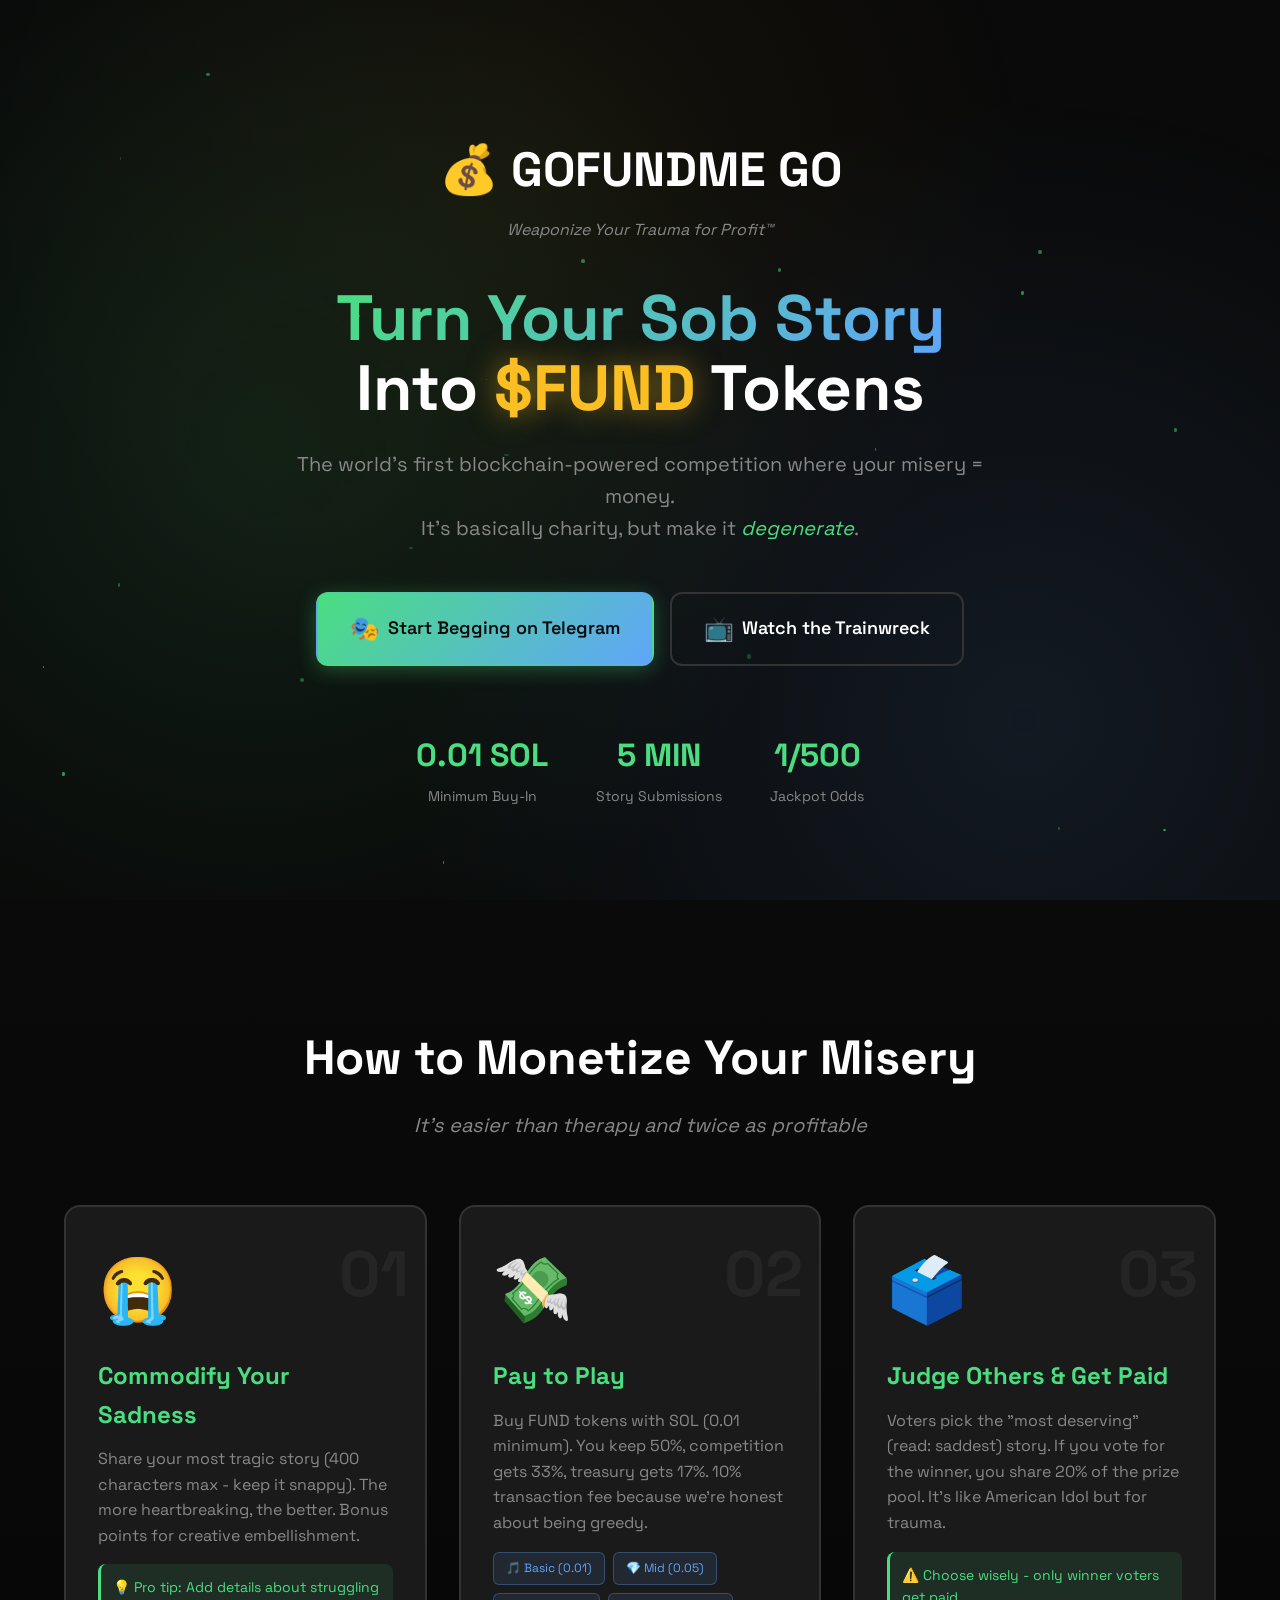
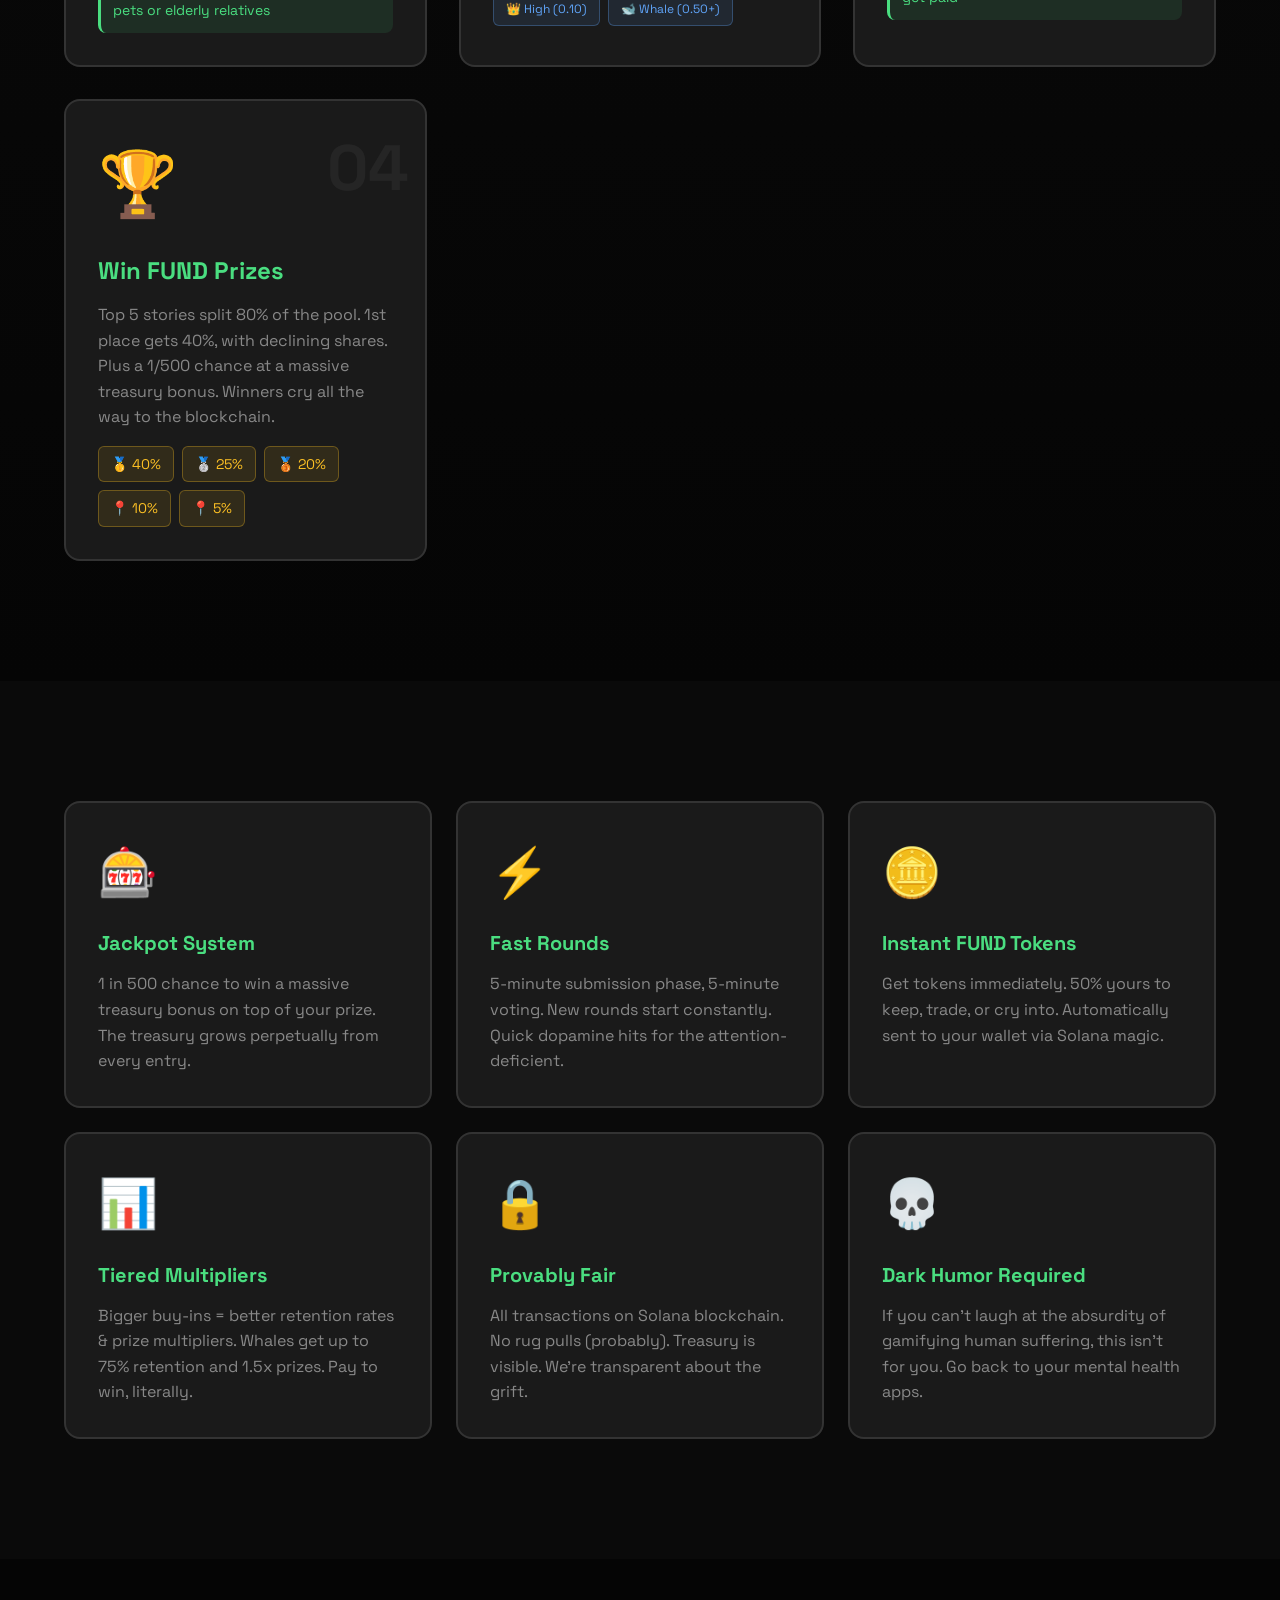
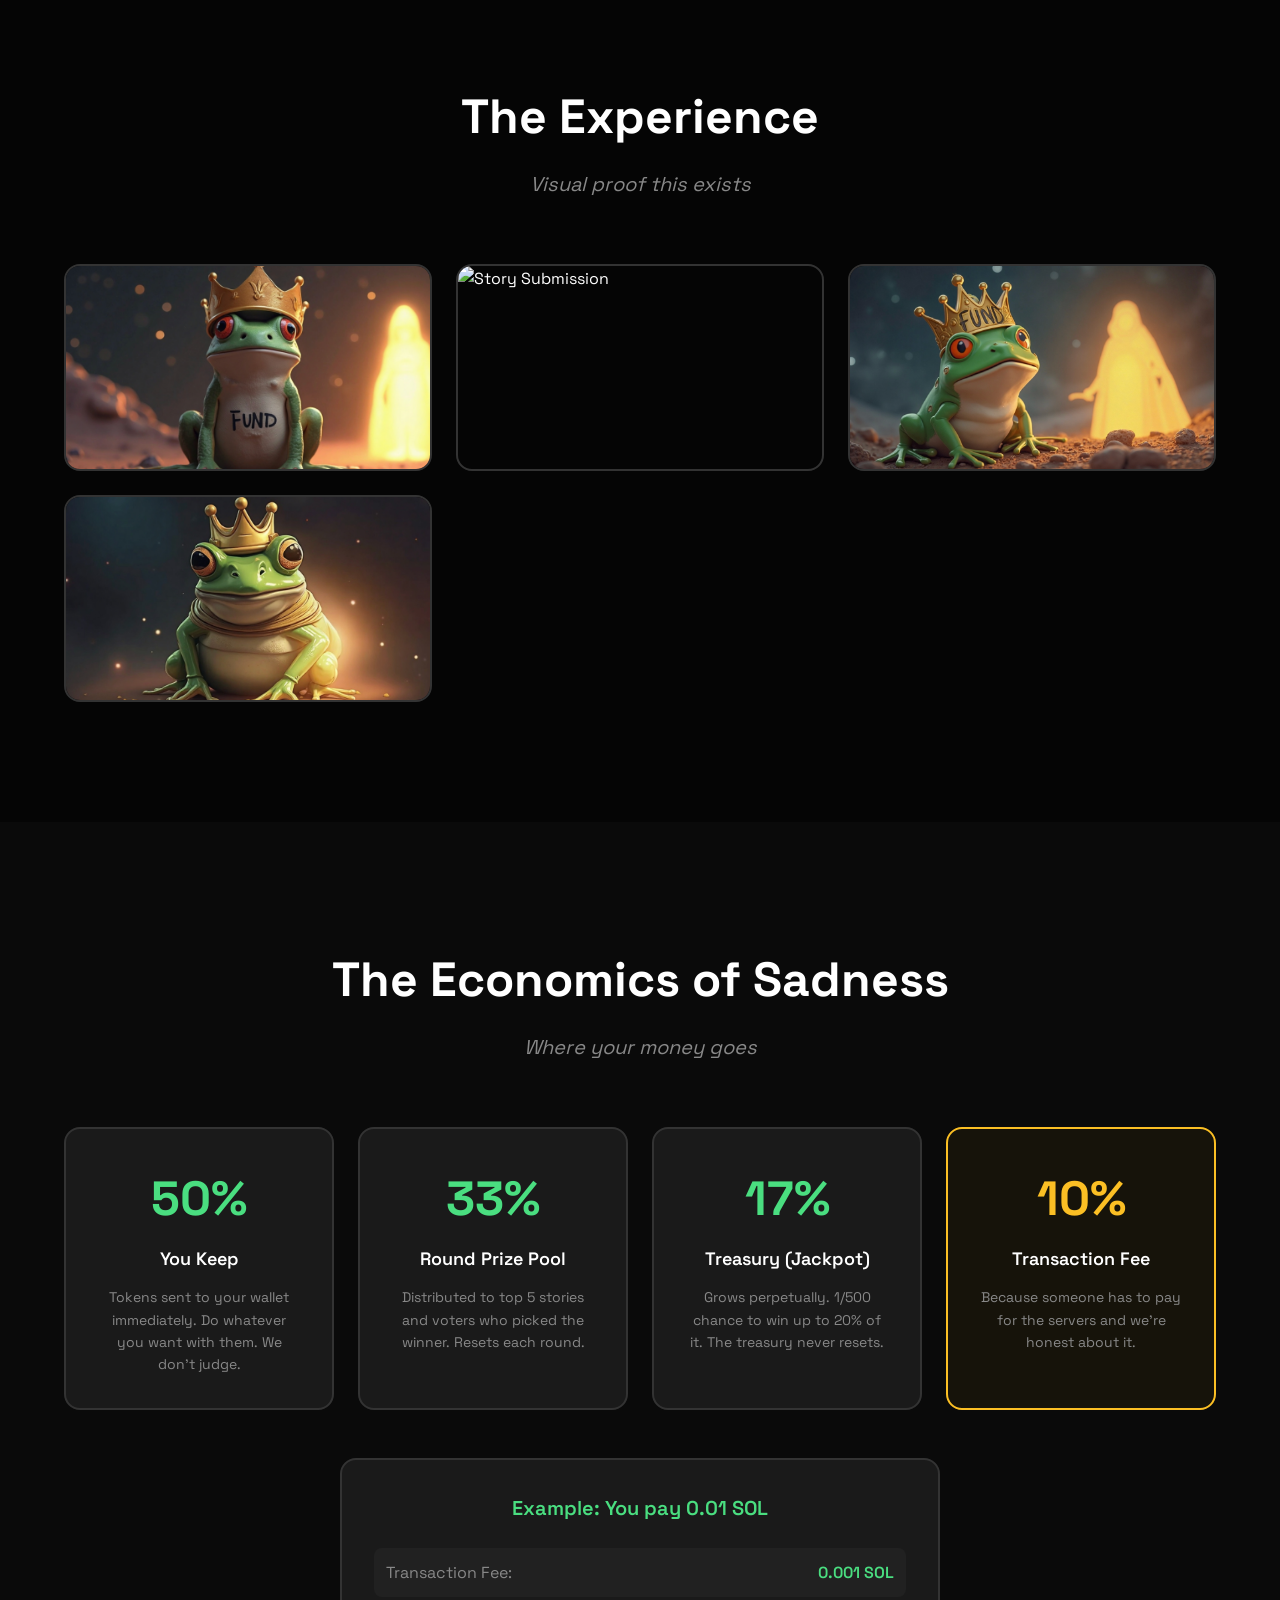
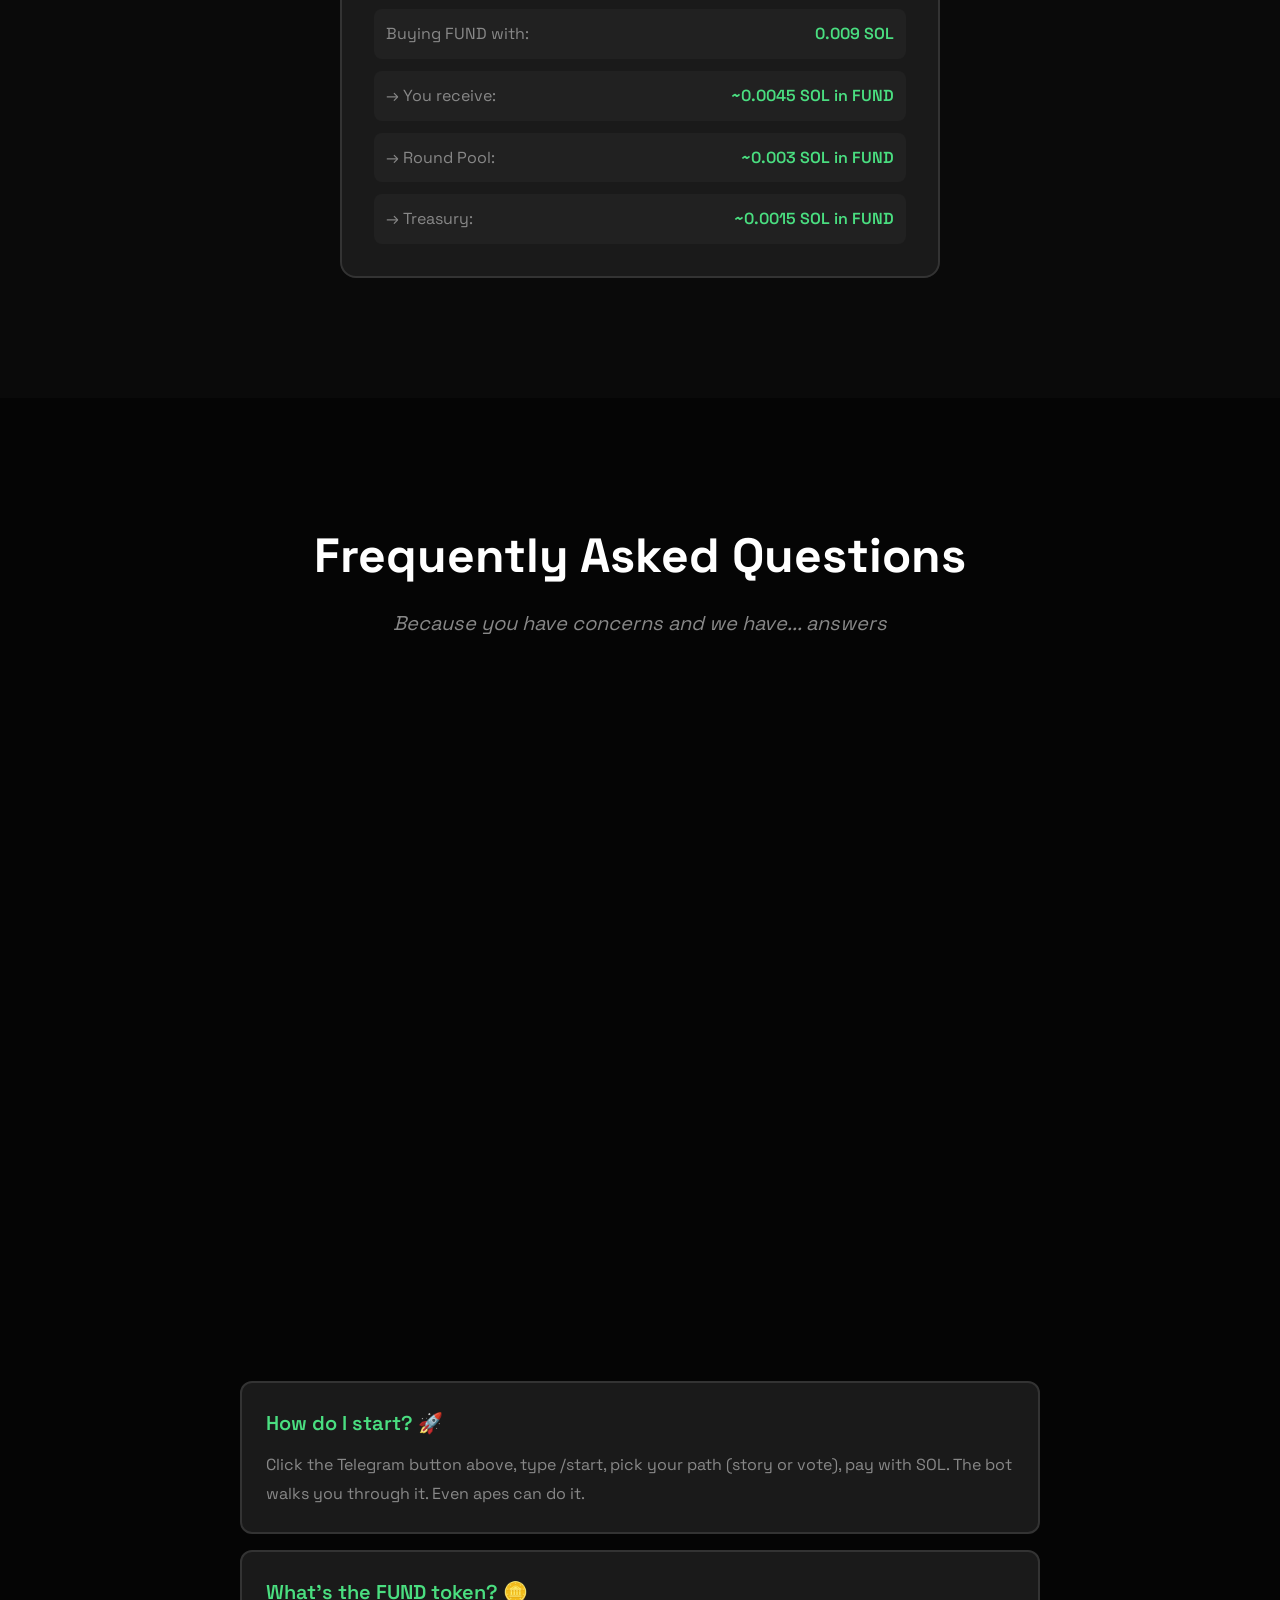
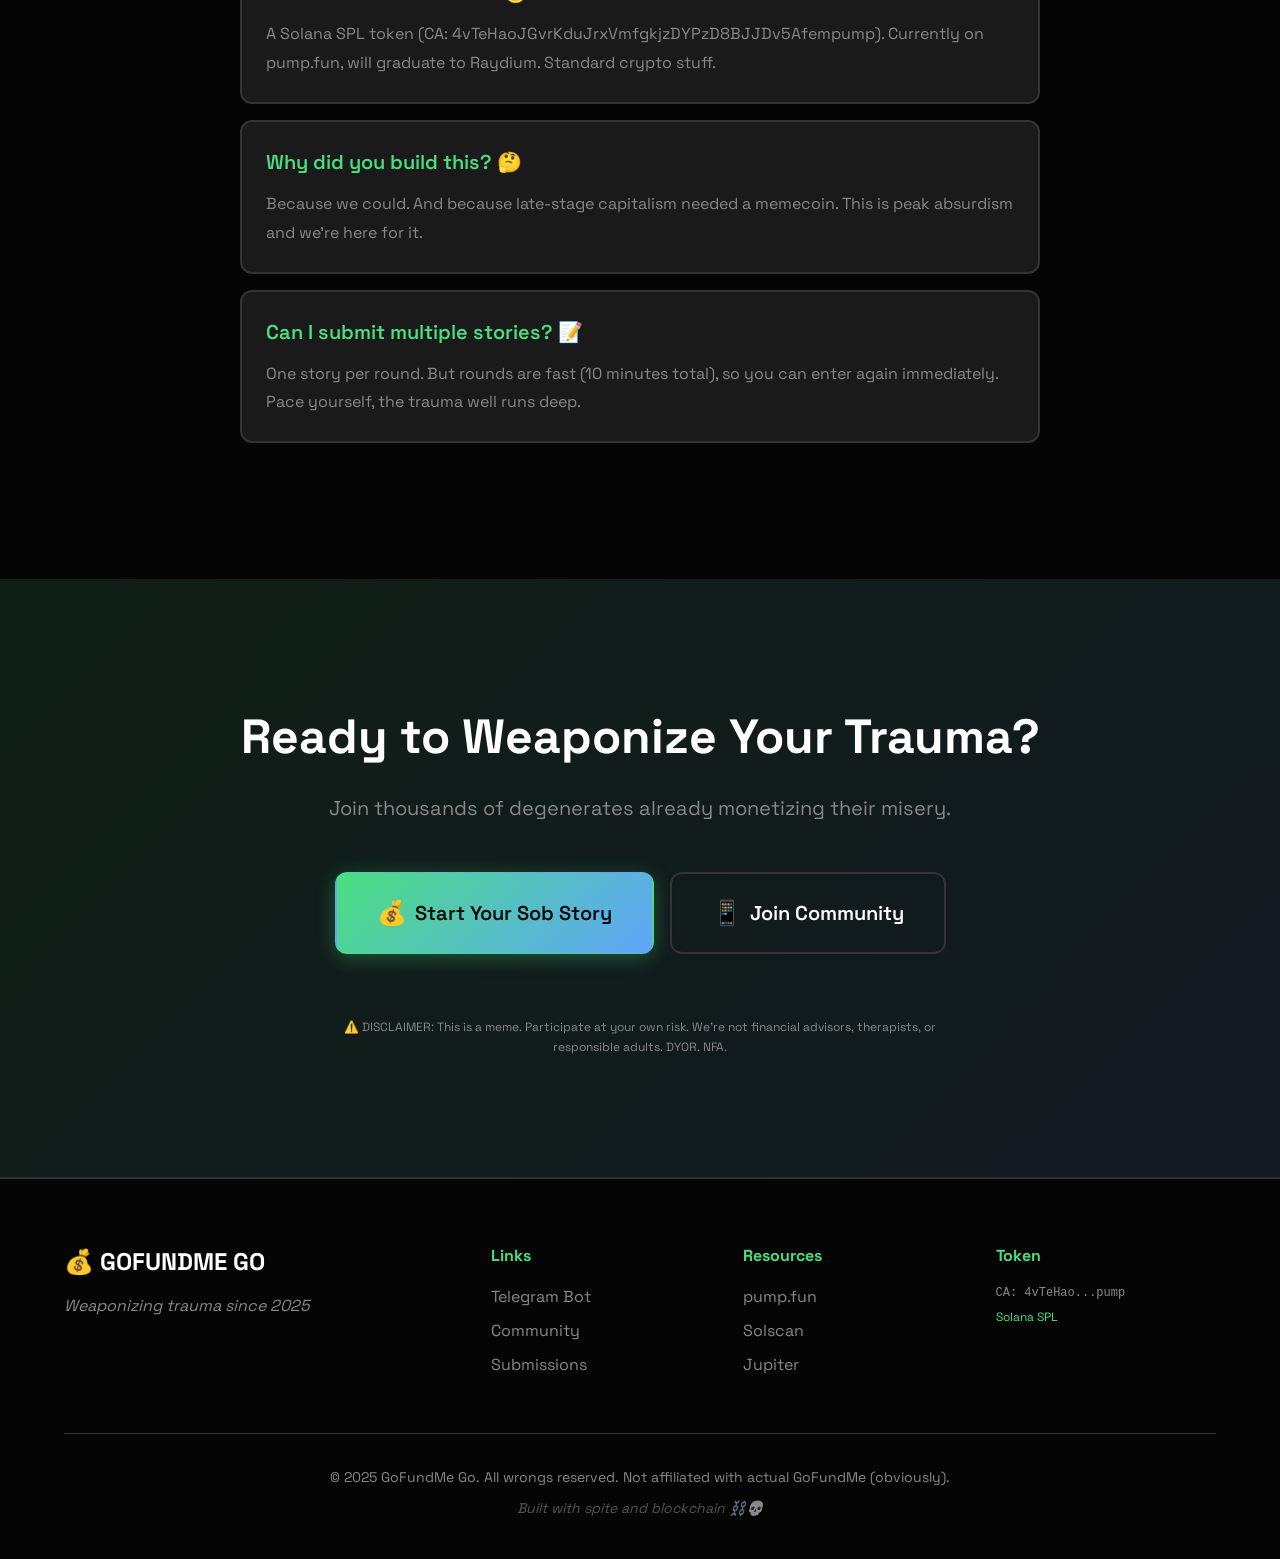
==== index.html @ 1a1653af "Remove bot code and move website to root for GitHub Pages deployment" ====
<!DOCTYPE html>
<html lang="en">
<head>
    <meta charset="UTF-8">
    <meta name="viewport" content="width=device-width, initial-scale=1.0">
    <title>GOFUNDME GO 💰 | Weaponize Your Trauma for Profit</title>
    <meta name="description" content="The world's first crypto-powered sob story competition. Share your trauma, judge others, earn FUND tokens. It's late-stage capitalism with memes.">
    <link rel="stylesheet" href="styles.css">
    <link rel="preconnect" href="https://fonts.googleapis.com">
    <link rel="preconnect" href="https://fonts.gstatic.com" crossorigin>
    <link href="https://fonts.googleapis.com/css2?family=Space+Grotesk:wght@400;600;700&display=swap" rel="stylesheet">
</head>
<body>
    <!-- Background Animation -->
    <div class="bg-animation"></div>
    
    <!-- Hero Section -->
    <header class="hero">
        <div class="container">
            <div class="logo-section">
                <div class="logo">💰 GOFUNDME GO</div>
                <div class="tagline">Weaponize Your Trauma for Profit™</div>
            </div>
            
            <h1 class="hero-title">
                <span class="gradient-text">Turn Your Sob Story</span><br>
                Into <span class="token-highlight">$FUND</span> Tokens
            </h1>
            
            <p class="hero-subtitle">
                The world's first blockchain-powered competition where your misery = money.<br>
                It's basically charity, but make it <span class="italic">degenerate</span>.
            </p>
            
            <div class="cta-buttons">
                <a href="https://t.me/gofundme_overlord_bot" class="btn btn-primary" target="_blank">
                    <span class="btn-icon">🎭</span>
                    Start Begging on Telegram
                </a>
                <a href="https://t.me/gofundmetoken" class="btn btn-secondary" target="_blank">
                    <span class="btn-icon">📺</span>
                    Watch the Trainwreck
                </a>
            </div>
            
            <div class="stats-bar">
                <div class="stat">
                    <div class="stat-value">0.01 SOL</div>
                    <div class="stat-label">Minimum Buy-In</div>
                </div>
                <div class="stat">
                    <div class="stat-value">5 MIN</div>
                    <div class="stat-label">Story Submissions</div>
                </div>
                <div class="stat">
                    <div class="stat-value">1/500</div>
                    <div class="stat-label">Jackpot Odds</div>
                </div>
            </div>
        </div>
    </header>

    <!-- How It Works -->
    <section class="how-it-works">
        <div class="container">
            <h2 class="section-title">
                How to Monetize Your Misery
                <span class="subtitle">It's easier than therapy and twice as profitable</span>
            </h2>
            
            <div class="steps">
                <div class="step">
                    <div class="step-number">01</div>
                    <div class="step-icon">😭</div>
                    <h3>Commodify Your Sadness</h3>
                    <p>Share your most tragic story (400 characters max - keep it snappy). The more heartbreaking, the better. Bonus points for creative embellishment.</p>
                    <div class="step-note">💡 Pro tip: Add details about struggling pets or elderly relatives</div>
                </div>
                
                <div class="step">
                    <div class="step-number">02</div>
                    <div class="step-icon">💸</div>
                    <h3>Pay to Play</h3>
                    <p>Buy FUND tokens with SOL (0.01 minimum). You keep 50%, competition gets 33%, treasury gets 17%. 10% transaction fee because we're honest about being greedy.</p>
                    <div class="step-tiers">
                        <span class="tier">🎵 Basic (0.01)</span>
                        <span class="tier">💎 Mid (0.05)</span>
                        <span class="tier">👑 High (0.10)</span>
                        <span class="tier">🐋 Whale (0.50+)</span>
                    </div>
                </div>
                
                <div class="step">
                    <div class="step-number">03</div>
                    <div class="step-icon">🗳️</div>
                    <h3>Judge Others & Get Paid</h3>
                    <p>Voters pick the "most deserving" (read: saddest) story. If you vote for the winner, you share 20% of the prize pool. It's like American Idol but for trauma.</p>
                    <div class="step-note">⚠️ Choose wisely - only winner voters get paid</div>
                </div>
                
                <div class="step">
                    <div class="step-number">04</div>
                    <div class="step-icon">🏆</div>
                    <h3>Win FUND Prizes</h3>
                    <p>Top 5 stories split 80% of the pool. 1st place gets 40%, with declining shares. Plus a 1/500 chance at a massive treasury bonus. Winners cry all the way to the blockchain.</p>
                    <div class="prize-split">
                        <span>🥇 40%</span>
                        <span>🥈 25%</span>
                        <span>🥉 20%</span>
                        <span>📍 10%</span>
                        <span>📍 5%</span>
                    </div>
                </div>
            </div>
        </div>
    </section>

    <!-- Features Grid -->
    <section class="features">
        <div class="container">
            <div class="features-grid">
                <div class="feature-card">
                    <div class="feature-icon">🎰</div>
                    <h3>Jackpot System</h3>
                    <p>1 in 500 chance to win a massive treasury bonus on top of your prize. The treasury grows perpetually from every entry.</p>
                </div>
                
                <div class="feature-card">
                    <div class="feature-icon">⚡</div>
                    <h3>Fast Rounds</h3>
                    <p>5-minute submission phase, 5-minute voting. New rounds start constantly. Quick dopamine hits for the attention-deficient.</p>
                </div>
                
                <div class="feature-card">
                    <div class="feature-icon">🪙</div>
                    <h3>Instant FUND Tokens</h3>
                    <p>Get tokens immediately. 50% yours to keep, trade, or cry into. Automatically sent to your wallet via Solana magic.</p>
                </div>
                
                <div class="feature-card">
                    <div class="feature-icon">📊</div>
                    <h3>Tiered Multipliers</h3>
                    <p>Bigger buy-ins = better retention rates & prize multipliers. Whales get up to 75% retention and 1.5x prizes. Pay to win, literally.</p>
                </div>
                
                <div class="feature-card">
                    <div class="feature-icon">🔒</div>
                    <h3>Provably Fair</h3>
                    <p>All transactions on Solana blockchain. No rug pulls (probably). Treasury is visible. We're transparent about the grift.</p>
                </div>
                
                <div class="feature-card">
                    <div class="feature-icon">💀</div>
                    <h3>Dark Humor Required</h3>
                    <p>If you can't laugh at the absurdity of gamifying human suffering, this isn't for you. Go back to your mental health apps.</p>
                </div>
            </div>
        </div>
    </section>

    <!-- Gallery -->
    <section class="gallery">
        <div class="container">
            <h2 class="section-title">
                The Experience
                <span class="subtitle">Visual proof this exists</span>
            </h2>
            
            <div class="gallery-grid">
                <div class="gallery-item">
                    <img src="images/1.png" alt="GoFundMe Go Interface" loading="lazy">
                    <div class="gallery-overlay">
                        <p>Pick your poison: Exploit trauma or judge others</p>
                    </div>
                </div>
                <div class="gallery-item">
                    <img src="images/2.png" alt="Story Submission" loading="lazy">
                    <div class="gallery-overlay">
                        <p>Share your sob story (keep it under 400 chars)</p>
                    </div>
                </div>
                <div class="gallery-item">
                    <img src="images/3.png" alt="Payment Tiers" loading="lazy">
                    <div class="gallery-overlay">
                        <p>Choose your tier, get your tokens instantly</p>
                    </div>
                </div>
                <div class="gallery-item">
                    <img src="images/4.png" alt="Results" loading="lazy">
                    <div class="gallery-overlay">
                        <p>Winners announced, tokens distributed, cycle repeats</p>
                    </div>
                </div>
            </div>
        </div>
    </section>

    <!-- Tokenomics -->
    <section class="tokenomics">
        <div class="container">
            <h2 class="section-title">
                The Economics of Sadness
                <span class="subtitle">Where your money goes</span>
            </h2>
            
            <div class="tokenomics-grid">
                <div class="tokenomics-card">
                    <div class="percentage">50%</div>
                    <div class="label">You Keep</div>
                    <p>Tokens sent to your wallet immediately. Do whatever you want with them. We don't judge.</p>
                </div>
                
                <div class="tokenomics-card">
                    <div class="percentage">33%</div>
                    <div class="label">Round Prize Pool</div>
                    <p>Distributed to top 5 stories and voters who picked the winner. Resets each round.</p>
                </div>
                
                <div class="tokenomics-card">
                    <div class="percentage">17%</div>
                    <div class="label">Treasury (Jackpot)</div>
                    <p>Grows perpetually. 1/500 chance to win up to 20% of it. The treasury never resets.</p>
                </div>
                
                <div class="tokenomics-card highlight">
                    <div class="percentage">10%</div>
                    <div class="label">Transaction Fee</div>
                    <p>Because someone has to pay for the servers and we're honest about it.</p>
                </div>
            </div>
            
            <div class="tokenomics-formula">
                <div class="formula-title">Example: You pay 0.01 SOL</div>
                <div class="formula-breakdown">
                    <div class="formula-item">
                        <span class="formula-label">Transaction Fee:</span>
                        <span class="formula-value">0.001 SOL</span>
                    </div>
                    <div class="formula-item">
                        <span class="formula-label">Buying FUND with:</span>
                        <span class="formula-value">0.009 SOL</span>
                    </div>
                    <div class="formula-item">
                        <span class="formula-label">→ You receive:</span>
                        <span class="formula-value">~0.0045 SOL in FUND</span>
                    </div>
                    <div class="formula-item">
                        <span class="formula-label">→ Round Pool:</span>
                        <span class="formula-value">~0.003 SOL in FUND</span>
                    </div>
                    <div class="formula-item">
                        <span class="formula-label">→ Treasury:</span>
                        <span class="formula-value">~0.0015 SOL in FUND</span>
                    </div>
                </div>
            </div>
        </div>
    </section>

    <!-- FAQ -->
    <section class="faq">
        <div class="container">
            <h2 class="section-title">
                Frequently Asked Questions
                <span class="subtitle">Because you have concerns and we have... answers</span>
            </h2>
            
            <div class="faq-list">
                <div class="faq-item">
                    <div class="faq-question">Is this real? 💀</div>
                    <div class="faq-answer">Yes. Welcome to 2025. We've gamified human suffering and put it on the blockchain. Check the Telegram, it's all there.</div>
                </div>
                
                <div class="faq-item">
                    <div class="faq-question">Is this legal? ⚖️</div>
                    <div class="faq-answer">It's not gambling - it's a skill-based competition where you compete with stories and voting. Completely legal. Our lawyer definitely reviewed this.</div>
                </div>
                
                <div class="faq-item">
                    <div class="faq-question">Can I lie in my story? 🤥</div>
                    <div class="faq-answer">We don't verify stories. Creative embellishment is part of the game. Just don't commit actual fraud or we'll have to pretend to care.</div>
                </div>
                
                <div class="faq-item">
                    <div class="faq-question">What if I win? 🏆</div>
                    <div class="faq-answer">FUND tokens are automatically sent to your Solana wallet. No KYC, no waiting. Trade them, hold them, buy more entries. The cycle continues.</div>
                </div>
                
                <div class="faq-item">
                    <div class="faq-question">How do I start? 🚀</div>
                    <div class="faq-answer">Click the Telegram button above, type /start, pick your path (story or vote), pay with SOL. The bot walks you through it. Even apes can do it.</div>
                </div>
                
                <div class="faq-item">
                    <div class="faq-question">What's the FUND token? 🪙</div>
                    <div class="faq-answer">A Solana SPL token (CA: 4vTeHaoJGvrKduJrxVmfgkjzDYPzD8BJJDv5Afempump). Currently on pump.fun, will graduate to Raydium. Standard crypto stuff.</div>
                </div>
                
                <div class="faq-item">
                    <div class="faq-question">Why did you build this? 🤔</div>
                    <div class="faq-answer">Because we could. And because late-stage capitalism needed a memecoin. This is peak absurdism and we're here for it.</div>
                </div>
                
                <div class="faq-item">
                    <div class="faq-question">Can I submit multiple stories? 📝</div>
                    <div class="faq-answer">One story per round. But rounds are fast (10 minutes total), so you can enter again immediately. Pace yourself, the trauma well runs deep.</div>
                </div>
            </div>
        </div>
    </section>

    <!-- CTA Section -->
    <section class="cta-section">
        <div class="container">
            <h2 class="cta-title">Ready to Weaponize Your Trauma?</h2>
            <p class="cta-text">Join thousands of degenerates already monetizing their misery.</p>
            <div class="cta-buttons">
                <a href="https://t.me/gofundme_overlord_bot" class="btn btn-primary btn-large" target="_blank">
                    <span class="btn-icon">💰</span>
                    Start Your Sob Story
                </a>
                <a href="https://t.me/gofundmetoken" class="btn btn-secondary btn-large" target="_blank">
                    <span class="btn-icon">📱</span>
                    Join Community
                </a>
            </div>
            <p class="disclaimer">
                ⚠️ DISCLAIMER: This is a meme. Participate at your own risk. We're not financial advisors, therapists, or responsible adults. DYOR. NFA.
            </p>
        </div>
    </section>

    <!-- Footer -->
    <footer class="footer">
        <div class="container">
            <div class="footer-content">
                <div class="footer-brand">
                    <div class="footer-logo">💰 GOFUNDME GO</div>
                    <p>Weaponizing trauma since 2025</p>
                </div>
                
                <div class="footer-links">
                    <div class="footer-column">
                        <h4>Links</h4>
                        <a href="https://t.me/gofundme_overlord_bot" target="_blank">Telegram Bot</a>
                        <a href="https://t.me/gofundmetoken" target="_blank">Community</a>
                        <a href="https://t.me/gofundme_submissions" target="_blank">Submissions</a>
                    </div>
                    
                    <div class="footer-column">
                        <h4>Resources</h4>
                        <a href="https://pump.fun" target="_blank">pump.fun</a>
                        <a href="https://solscan.io" target="_blank">Solscan</a>
                        <a href="https://jup.ag" target="_blank">Jupiter</a>
                    </div>
                    
                    <div class="footer-column">
                        <h4>Token</h4>
                        <p class="token-ca">CA: 4vTeHao...pump</p>
                        <p class="token-network">Solana SPL</p>
                    </div>
                </div>
            </div>
            
            <div class="footer-bottom">
                <p>&copy; 2025 GoFundMe Go. All wrongs reserved. Not affiliated with actual GoFundMe (obviously).</p>
                <p class="footer-meme">Built with spite and blockchain ⛓️💀</p>
            </div>
        </div>
    </footer>

    <script src="script.js"></script>
</body>
</html>
---- styles.css ----
/* ========================================
   GOFUNDME GO - Crypto Meme Styling
   ======================================== */

:root {
    --primary: #4ade80;
    --secondary: #60a5fa;
    --accent: #fbbf24;
    --dark: #0a0a0a;
    --darker: #050505;
    --card-bg: #1a1a1a;
    --border: #333;
    --text: #ffffff;
    --text-muted: #888;
    --gradient: linear-gradient(135deg, #4ade80 0%, #60a5fa 100%);
}

* {
    margin: 0;
    padding: 0;
    box-sizing: border-box;
}

body {
    font-family: 'Space Grotesk', -apple-system, BlinkMacSystemFont, 'Segoe UI', sans-serif;
    background: var(--dark);
    color: var(--text);
    line-height: 1.6;
    overflow-x: hidden;
}

/* Background Animation */
.bg-animation {
    position: fixed;
    top: 0;
    left: 0;
    width: 100%;
    height: 100%;
    z-index: -1;
    background: 
        radial-gradient(circle at 20% 50%, rgba(74, 222, 128, 0.1) 0%, transparent 50%),
        radial-gradient(circle at 80% 80%, rgba(96, 165, 250, 0.1) 0%, transparent 50%),
        radial-gradient(circle at 40% 20%, rgba(251, 191, 36, 0.05) 0%, transparent 50%);
    animation: float 20s ease-in-out infinite;
}

@keyframes float {
    0%, 100% { transform: translateY(0) scale(1); }
    50% { transform: translateY(-20px) scale(1.05); }
}

/* Container */
.container {
    max-width: 1200px;
    margin: 0 auto;
    padding: 0 24px;
}

/* Hero Section */
.hero {
    min-height: 100vh;
    display: flex;
    align-items: center;
    justify-content: center;
    text-align: center;
    padding: 120px 0 80px;
    position: relative;
}

.logo-section {
    margin-bottom: 40px;
}

.logo {
    font-size: 48px;
    font-weight: 700;
    margin-bottom: 8px;
    animation: glow 2s ease-in-out infinite alternate;
}

@keyframes glow {
    from { text-shadow: 0 0 20px rgba(74, 222, 128, 0.5); }
    to { text-shadow: 0 0 40px rgba(74, 222, 128, 0.8), 0 0 60px rgba(96, 165, 250, 0.5); }
}

.tagline {
    font-size: 16px;
    color: var(--text-muted);
    font-style: italic;
}

.hero-title {
    font-size: 64px;
    font-weight: 700;
    line-height: 1.1;
    margin-bottom: 24px;
}

.gradient-text {
    background: var(--gradient);
    -webkit-background-clip: text;
    -webkit-text-fill-color: transparent;
    background-clip: text;
}

.token-highlight {
    color: var(--accent);
    text-shadow: 0 0 30px rgba(251, 191, 36, 0.5);
}

.hero-subtitle {
    font-size: 20px;
    color: var(--text-muted);
    margin-bottom: 48px;
    max-width: 700px;
    margin-left: auto;
    margin-right: auto;
}

.italic {
    font-style: italic;
    color: var(--primary);
}

/* Buttons */
.cta-buttons {
    display: flex;
    gap: 16px;
    justify-content: center;
    flex-wrap: wrap;
    margin-bottom: 64px;
}

.btn {
    display: inline-flex;
    align-items: center;
    gap: 8px;
    padding: 16px 32px;
    border-radius: 12px;
    font-size: 18px;
    font-weight: 600;
    text-decoration: none;
    transition: all 0.3s ease;
    cursor: pointer;
    border: 2px solid transparent;
}

.btn-primary {
    background: var(--gradient);
    color: var(--dark);
    box-shadow: 0 4px 20px rgba(74, 222, 128, 0.3);
}

.btn-primary:hover {
    transform: translateY(-2px);
    box-shadow: 0 8px 30px rgba(74, 222, 128, 0.5);
}

.btn-secondary {
    background: transparent;
    color: var(--text);
    border-color: var(--border);
}

.btn-secondary:hover {
    border-color: var(--primary);
    background: rgba(74, 222, 128, 0.1);
}

.btn-large {
    padding: 20px 40px;
    font-size: 20px;
}

.btn-icon {
    font-size: 24px;
}

/* Stats Bar */
.stats-bar {
    display: flex;
    justify-content: center;
    gap: 48px;
    flex-wrap: wrap;
}

.stat {
    text-align: center;
}

.stat-value {
    font-size: 32px;
    font-weight: 700;
    color: var(--primary);
    margin-bottom: 4px;
}

.stat-label {
    font-size: 14px;
    color: var(--text-muted);
}

/* Section Titles */
.section-title {
    font-size: 48px;
    font-weight: 700;
    text-align: center;
    margin-bottom: 64px;
    display: flex;
    flex-direction: column;
    gap: 12px;
}

.subtitle {
    font-size: 20px;
    font-weight: 400;
    color: var(--text-muted);
    font-style: italic;
}

/* How It Works */
.how-it-works {
    padding: 120px 0;
    background: linear-gradient(180deg, var(--dark) 0%, var(--darker) 100%);
}

.steps {
    display: grid;
    grid-template-columns: repeat(auto-fit, minmax(280px, 1fr));
    gap: 32px;
}

.step {
    background: var(--card-bg);
    border: 2px solid var(--border);
    border-radius: 16px;
    padding: 32px;
    transition: all 0.3s ease;
    position: relative;
    overflow: hidden;
}

.step:hover {
    border-color: var(--primary);
    transform: translateY(-4px);
    box-shadow: 0 8px 30px rgba(74, 222, 128, 0.2);
}

.step-number {
    position: absolute;
    top: 16px;
    right: 16px;
    font-size: 64px;
    font-weight: 700;
    color: rgba(255, 255, 255, 0.05);
}

.step-icon {
    font-size: 64px;
    margin-bottom: 16px;
}

.step h3 {
    font-size: 24px;
    margin-bottom: 12px;
    color: var(--primary);
}

.step p {
    color: var(--text-muted);
    margin-bottom: 16px;
}

.step-note {
    background: rgba(74, 222, 128, 0.1);
    padding: 12px;
    border-radius: 8px;
    font-size: 14px;
    color: var(--primary);
    border-left: 3px solid var(--primary);
}

.step-tiers {
    display: flex;
    flex-wrap: wrap;
    gap: 8px;
    margin-top: 16px;
}

.tier {
    background: rgba(96, 165, 250, 0.1);
    padding: 6px 12px;
    border-radius: 6px;
    font-size: 12px;
    color: var(--secondary);
    border: 1px solid rgba(96, 165, 250, 0.3);
}

.prize-split {
    display: flex;
    gap: 8px;
    flex-wrap: wrap;
    margin-top: 16px;
}

.prize-split span {
    background: rgba(251, 191, 36, 0.1);
    padding: 6px 12px;
    border-radius: 6px;
    font-size: 14px;
    color: var(--accent);
    border: 1px solid rgba(251, 191, 36, 0.3);
}

/* Features */
.features {
    padding: 120px 0;
}

.features-grid {
    display: grid;
    grid-template-columns: repeat(auto-fit, minmax(320px, 1fr));
    gap: 24px;
}

.feature-card {
    background: var(--card-bg);
    border: 2px solid var(--border);
    border-radius: 16px;
    padding: 32px;
    transition: all 0.3s ease;
}

.feature-card:hover {
    border-color: var(--primary);
    transform: translateY(-4px);
}

.feature-icon {
    font-size: 48px;
    margin-bottom: 16px;
}

.feature-card h3 {
    font-size: 20px;
    margin-bottom: 12px;
    color: var(--primary);
}

.feature-card p {
    color: var(--text-muted);
}

/* Gallery */
.gallery {
    padding: 120px 0;
    background: var(--darker);
}

.gallery-grid {
    display: grid;
    grid-template-columns: repeat(auto-fit, minmax(300px, 1fr));
    gap: 24px;
}

.gallery-item {
    position: relative;
    border-radius: 16px;
    overflow: hidden;
    border: 2px solid var(--border);
    transition: all 0.3s ease;
    aspect-ratio: 16/9;
}

.gallery-item:hover {
    border-color: var(--primary);
    transform: scale(1.02);
}

.gallery-item img {
    width: 100%;
    height: 100%;
    object-fit: cover;
    display: block;
}

.gallery-overlay {
    position: absolute;
    bottom: 0;
    left: 0;
    right: 0;
    background: linear-gradient(transparent, rgba(0, 0, 0, 0.9));
    padding: 24px;
    transform: translateY(100%);
    transition: transform 0.3s ease;
}

.gallery-item:hover .gallery-overlay {
    transform: translateY(0);
}

.gallery-overlay p {
    color: var(--text);
    font-size: 14px;
}

/* Tokenomics */
.tokenomics {
    padding: 120px 0;
}

.tokenomics-grid {
    display: grid;
    grid-template-columns: repeat(auto-fit, minmax(240px, 1fr));
    gap: 24px;
    margin-bottom: 48px;
}

.tokenomics-card {
    background: var(--card-bg);
    border: 2px solid var(--border);
    border-radius: 16px;
    padding: 32px;
    text-align: center;
    transition: all 0.3s ease;
}

.tokenomics-card:hover {
    border-color: var(--primary);
    transform: translateY(-4px);
}

.tokenomics-card.highlight {
    border-color: var(--accent);
    background: rgba(251, 191, 36, 0.05);
}

.percentage {
    font-size: 48px;
    font-weight: 700;
    color: var(--primary);
    margin-bottom: 8px;
}

.tokenomics-card.highlight .percentage {
    color: var(--accent);
}

.label {
    font-size: 18px;
    font-weight: 600;
    margin-bottom: 12px;
}

.tokenomics-card p {
    color: var(--text-muted);
    font-size: 14px;
}

.tokenomics-formula {
    background: var(--card-bg);
    border: 2px solid var(--border);
    border-radius: 16px;
    padding: 32px;
    max-width: 600px;
    margin: 0 auto;
}

.formula-title {
    font-size: 20px;
    font-weight: 600;
    margin-bottom: 24px;
    text-align: center;
    color: var(--primary);
}

.formula-breakdown {
    display: flex;
    flex-direction: column;
    gap: 12px;
}

.formula-item {
    display: flex;
    justify-content: space-between;
    padding: 12px;
    background: rgba(255, 255, 255, 0.03);
    border-radius: 8px;
}

.formula-label {
    color: var(--text-muted);
}

.formula-value {
    color: var(--primary);
    font-weight: 600;
}

/* FAQ */
.faq {
    padding: 120px 0;
    background: var(--darker);
}

.faq-list {
    max-width: 800px;
    margin: 0 auto;
}

.faq-item {
    background: var(--card-bg);
    border: 2px solid var(--border);
    border-radius: 12px;
    padding: 24px;
    margin-bottom: 16px;
    transition: all 0.3s ease;
}

.faq-item:hover {
    border-color: var(--primary);
}

.faq-question {
    font-size: 20px;
    font-weight: 600;
    margin-bottom: 12px;
    color: var(--primary);
}

.faq-answer {
    color: var(--text-muted);
    line-height: 1.8;
}

/* CTA Section */
.cta-section {
    padding: 120px 0;
    text-align: center;
    background: linear-gradient(135deg, rgba(74, 222, 128, 0.1) 0%, rgba(96, 165, 250, 0.1) 100%);
}

.cta-title {
    font-size: 48px;
    font-weight: 700;
    margin-bottom: 16px;
}

.cta-text {
    font-size: 20px;
    color: var(--text-muted);
    margin-bottom: 48px;
}

.disclaimer {
    margin-top: 32px;
    font-size: 12px;
    color: var(--text-muted);
    max-width: 600px;
    margin-left: auto;
    margin-right: auto;
}

/* Footer */
.footer {
    background: var(--darker);
    border-top: 2px solid var(--border);
    padding: 64px 0 32px;
}

.footer-content {
    display: grid;
    grid-template-columns: 1fr 2fr;
    gap: 64px;
    margin-bottom: 48px;
}

.footer-brand {
    display: flex;
    flex-direction: column;
    gap: 12px;
}

.footer-logo {
    font-size: 24px;
    font-weight: 700;
}

.footer-brand p {
    color: var(--text-muted);
    font-style: italic;
}

.footer-links {
    display: grid;
    grid-template-columns: repeat(3, 1fr);
    gap: 32px;
}

.footer-column h4 {
    font-size: 16px;
    margin-bottom: 16px;
    color: var(--primary);
}

.footer-column a {
    display: block;
    color: var(--text-muted);
    text-decoration: none;
    margin-bottom: 8px;
    transition: color 0.3s ease;
}

.footer-column a:hover {
    color: var(--primary);
}

.token-ca {
    font-family: monospace;
    font-size: 12px;
    color: var(--text-muted);
    margin-bottom: 4px;
}

.token-network {
    font-size: 12px;
    color: var(--primary);
}

.footer-bottom {
    text-align: center;
    padding-top: 32px;
    border-top: 1px solid var(--border);
}

.footer-bottom p {
    color: var(--text-muted);
    font-size: 14px;
    margin-bottom: 8px;
}

.footer-meme {
    font-style: italic;
    opacity: 0.6;
}

/* Mobile Responsive */
@media (max-width: 768px) {
    .hero-title {
        font-size: 40px;
    }
    
    .hero-subtitle {
        font-size: 16px;
    }
    
    .logo {
        font-size: 32px;
    }
    
    .section-title {
        font-size: 32px;
    }
    
    .stats-bar {
        gap: 24px;
    }
    
    .stat-value {
        font-size: 24px;
    }
    
    .steps {
        grid-template-columns: 1fr;
    }
    
    .features-grid {
        grid-template-columns: 1fr;
    }
    
    .gallery-grid {
        grid-template-columns: 1fr;
    }
    
    .tokenomics-grid {
        grid-template-columns: 1fr;
    }
    
    .footer-content {
        grid-template-columns: 1fr;
        gap: 32px;
    }
    
    .footer-links {
        grid-template-columns: 1fr;
    }
    
    .cta-buttons {
        flex-direction: column;
    }
    
    .btn {
        width: 100%;
        justify-content: center;
    }
}

@media (max-width: 480px) {
    .hero {
        padding: 80px 0 60px;
    }
    
    .hero-title {
        font-size: 32px;
    }
    
    .section-title {
        font-size: 28px;
    }
    
    .step {
        padding: 24px;
    }
    
    .feature-card {
        padding: 24px;
    }
    
    .tokenomics-formula {
        padding: 24px;
    }
}

/* Smooth Scrolling */
html {
    scroll-behavior: smooth;
}

/* Selection Color */
::selection {
    background: var(--primary);
    color: var(--dark);
}
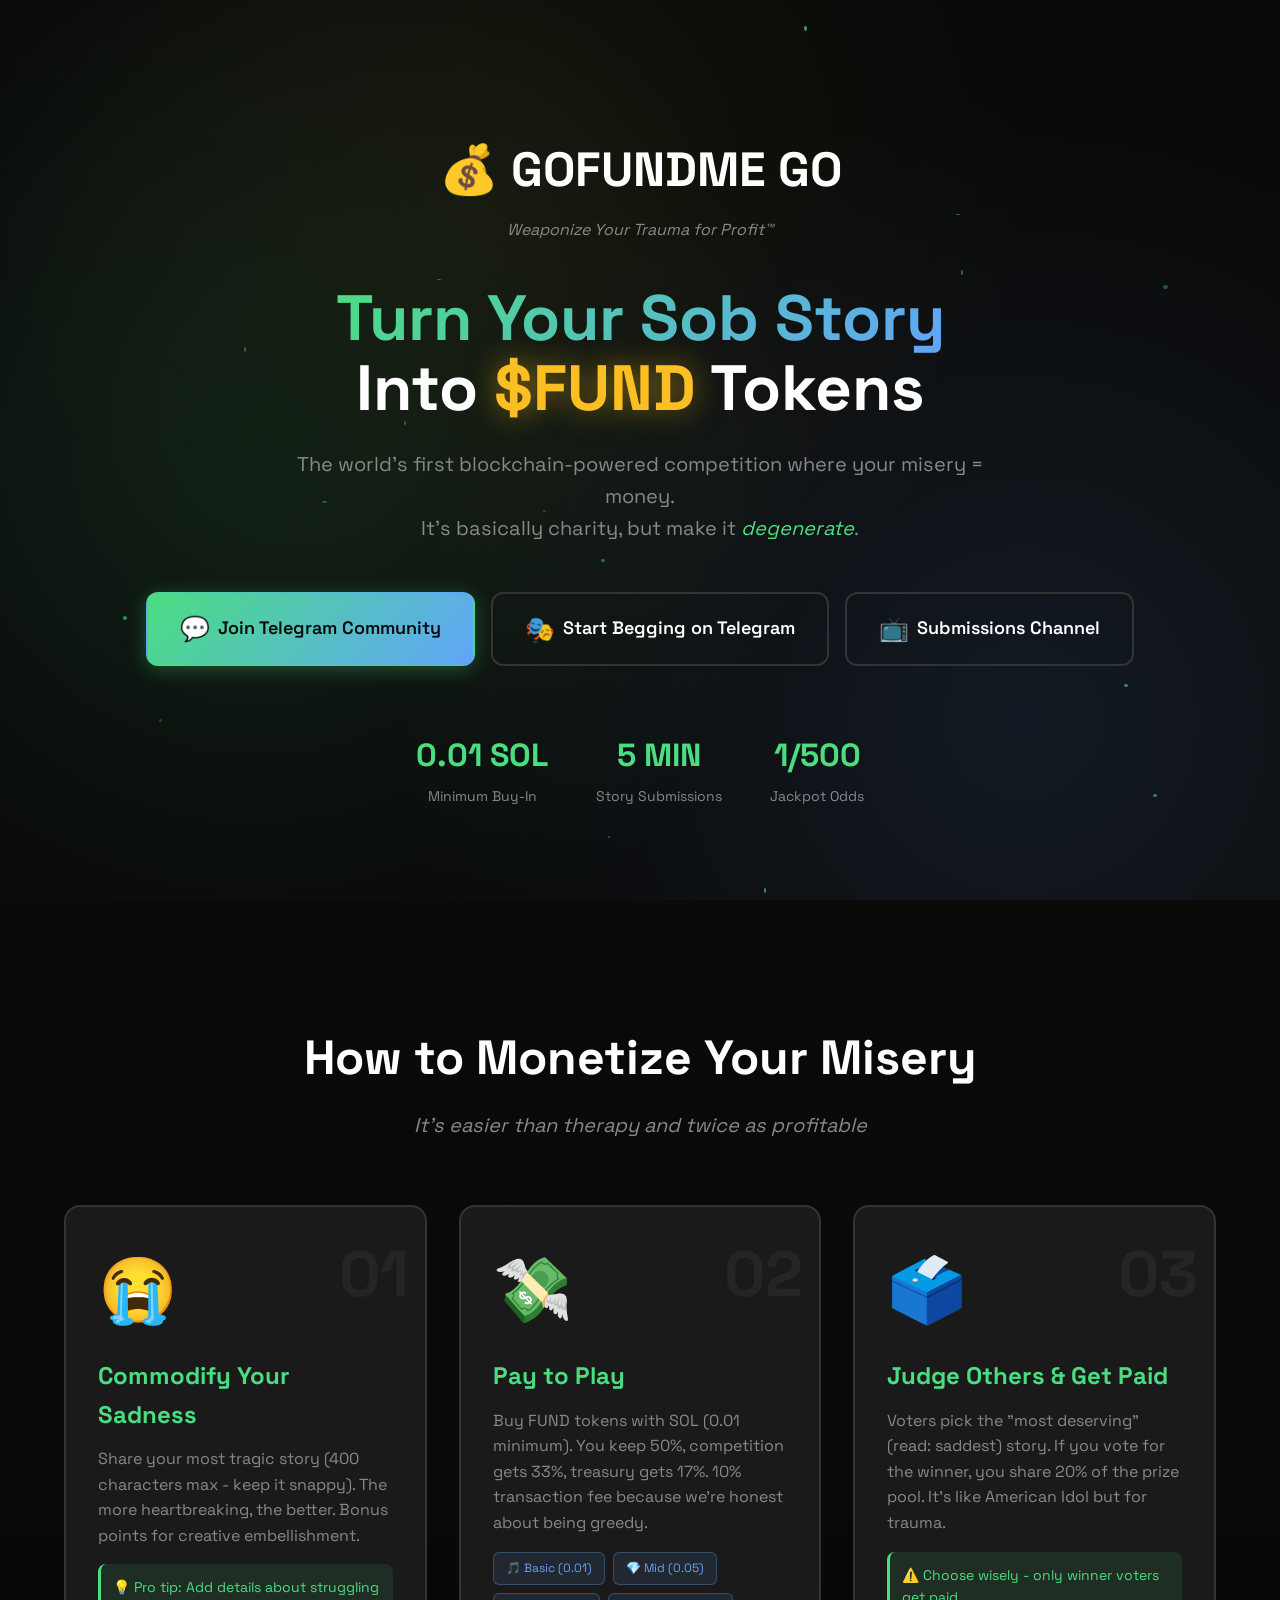
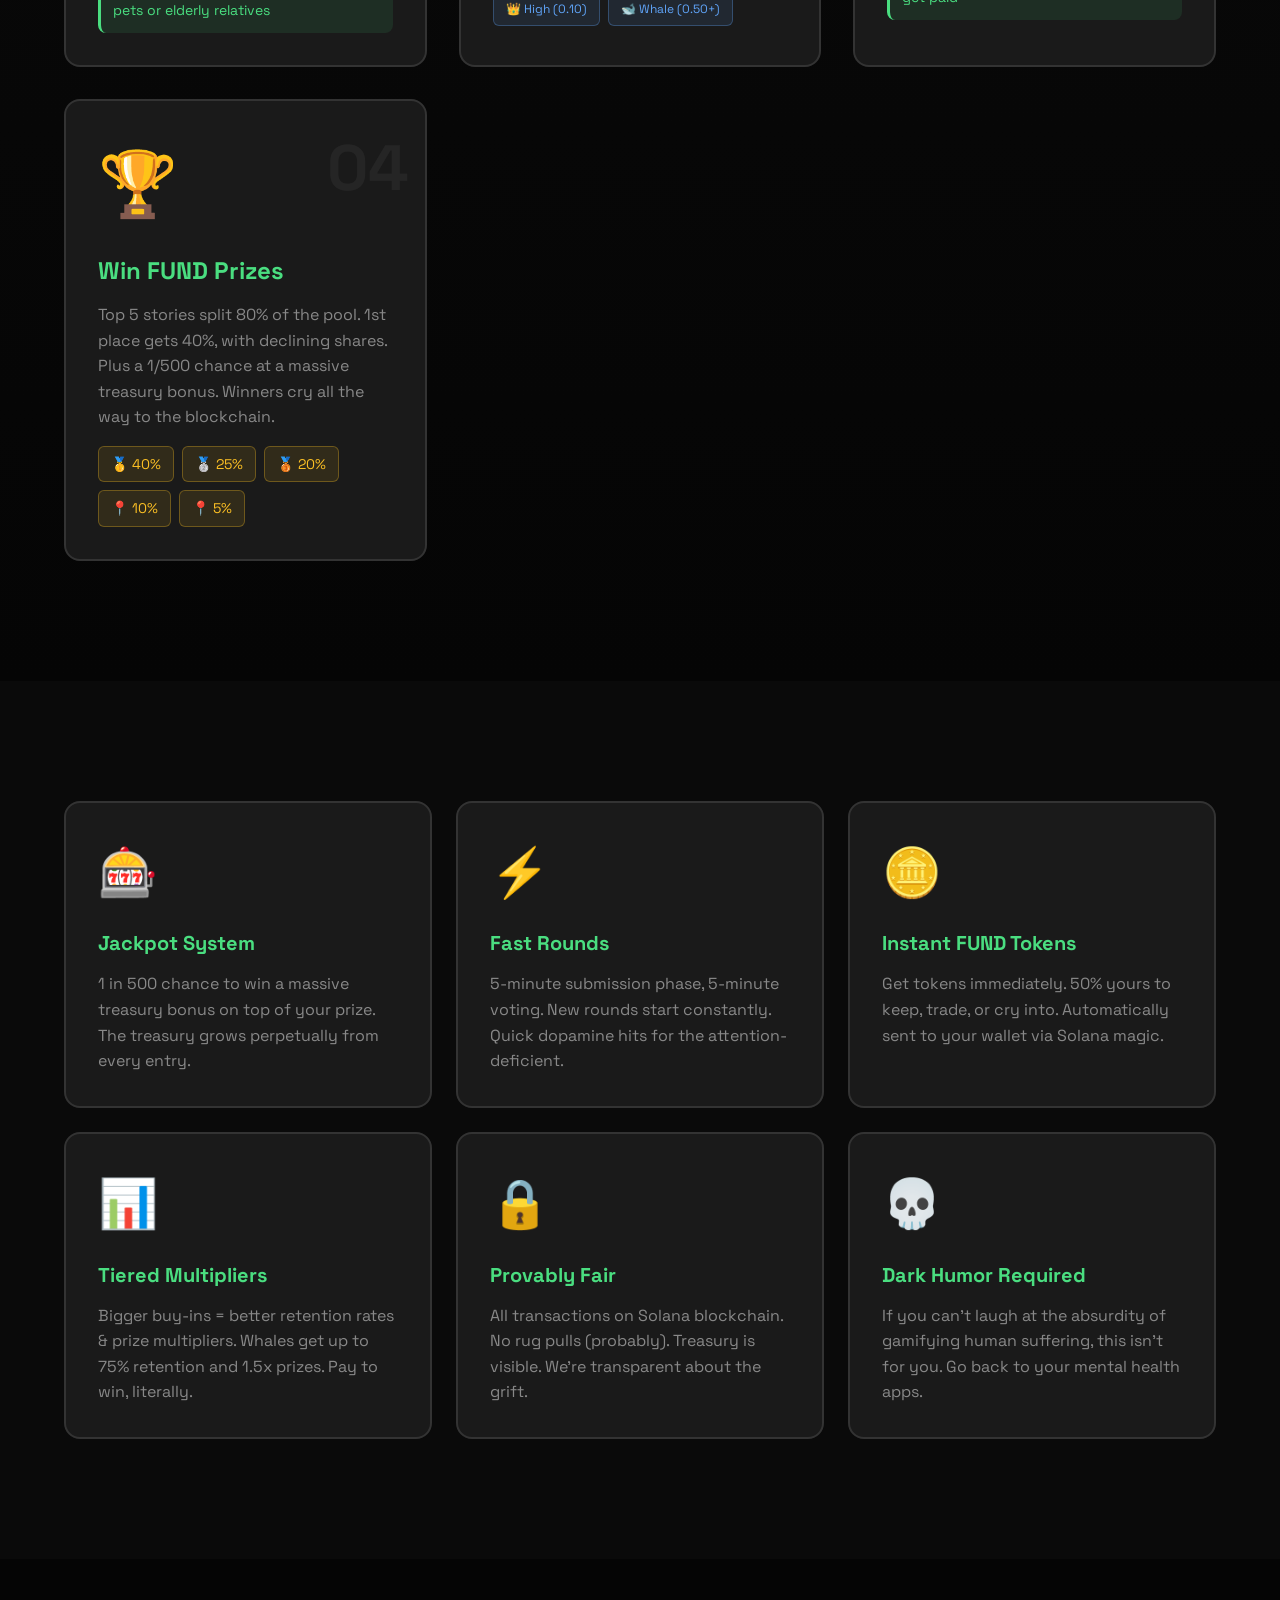
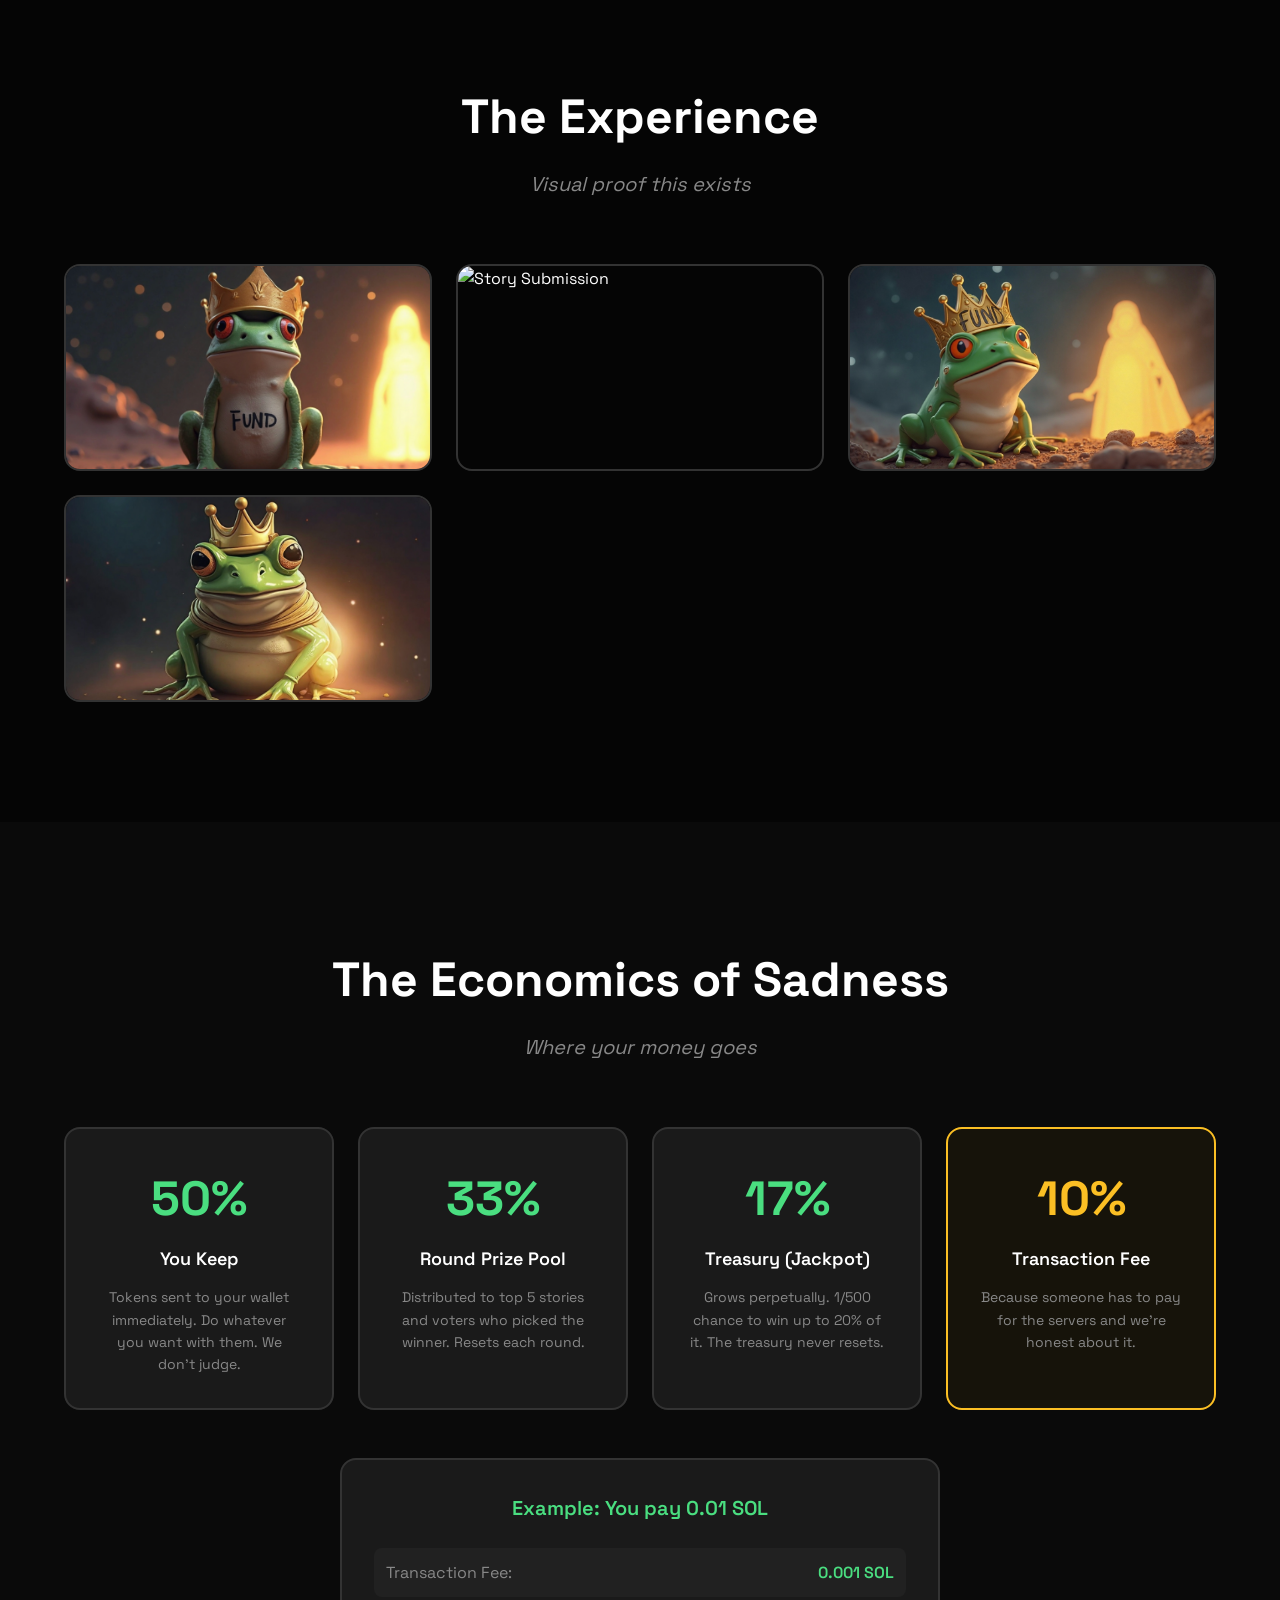
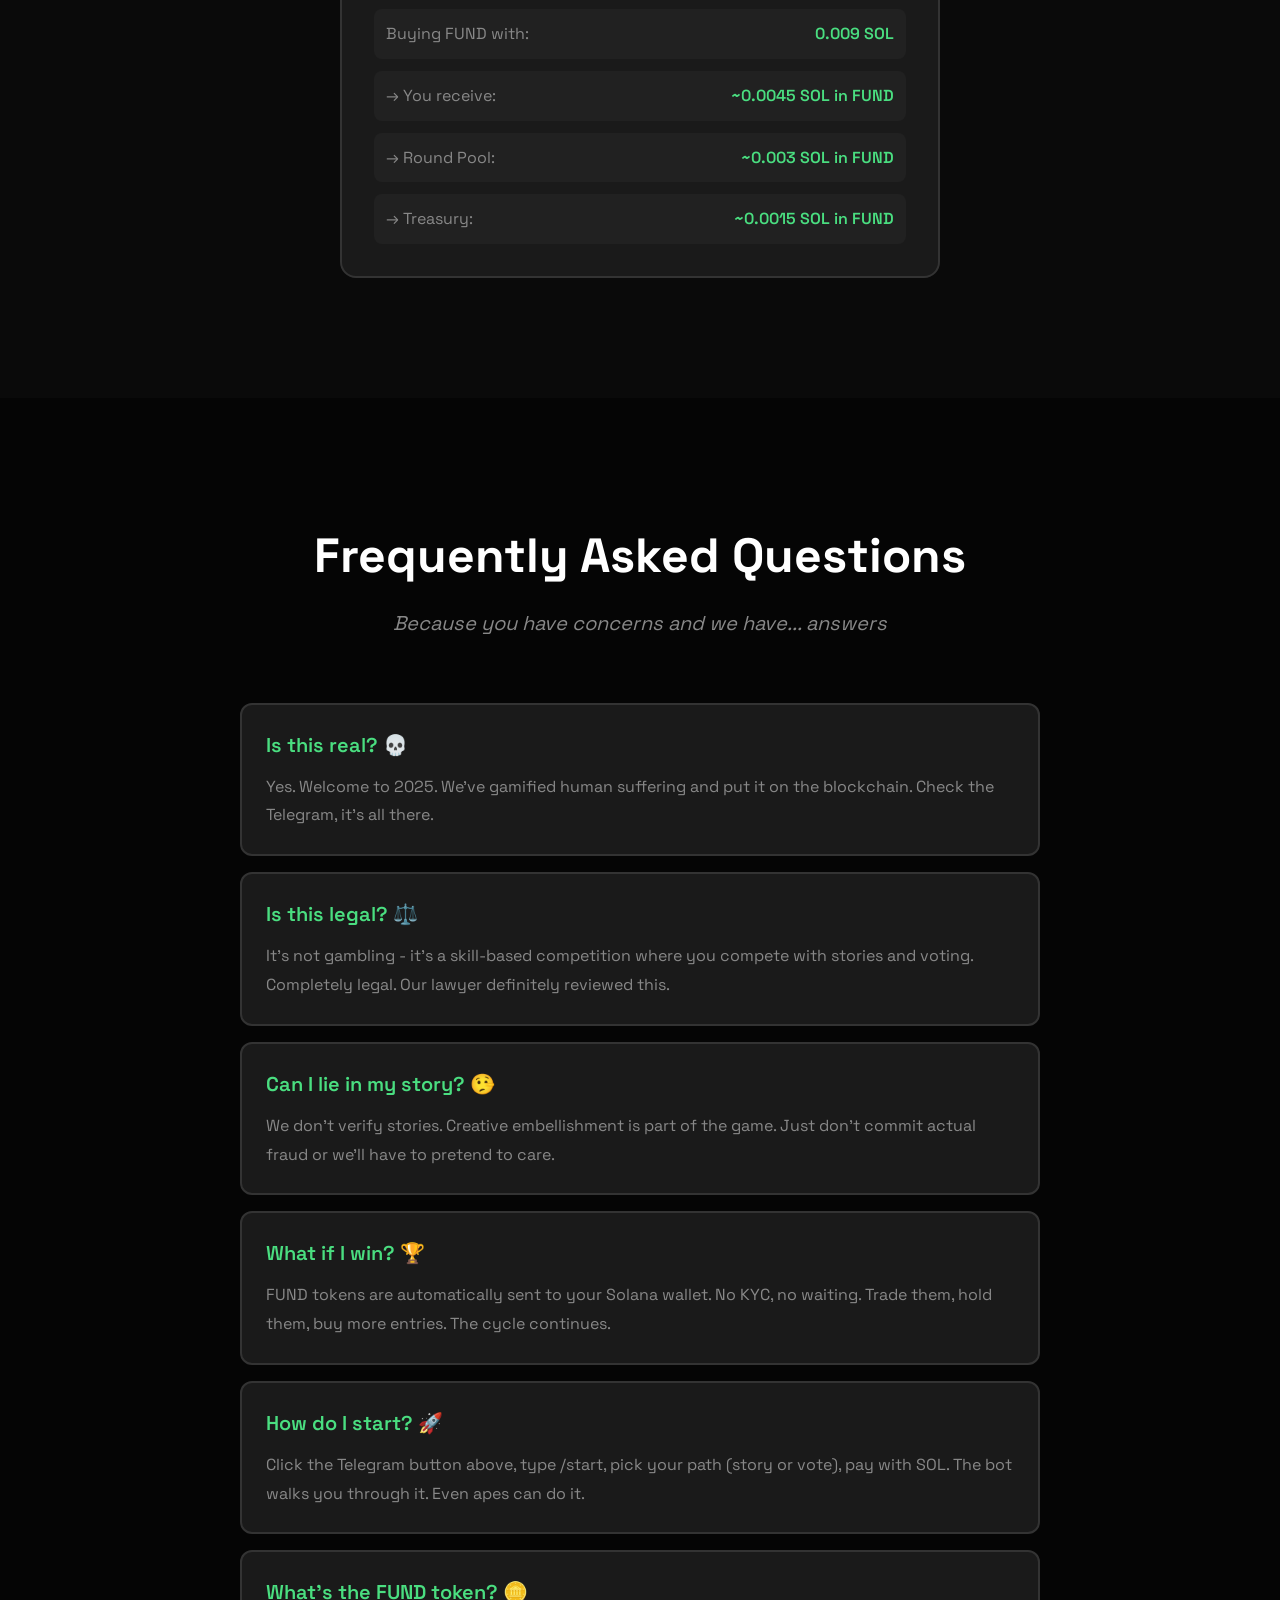
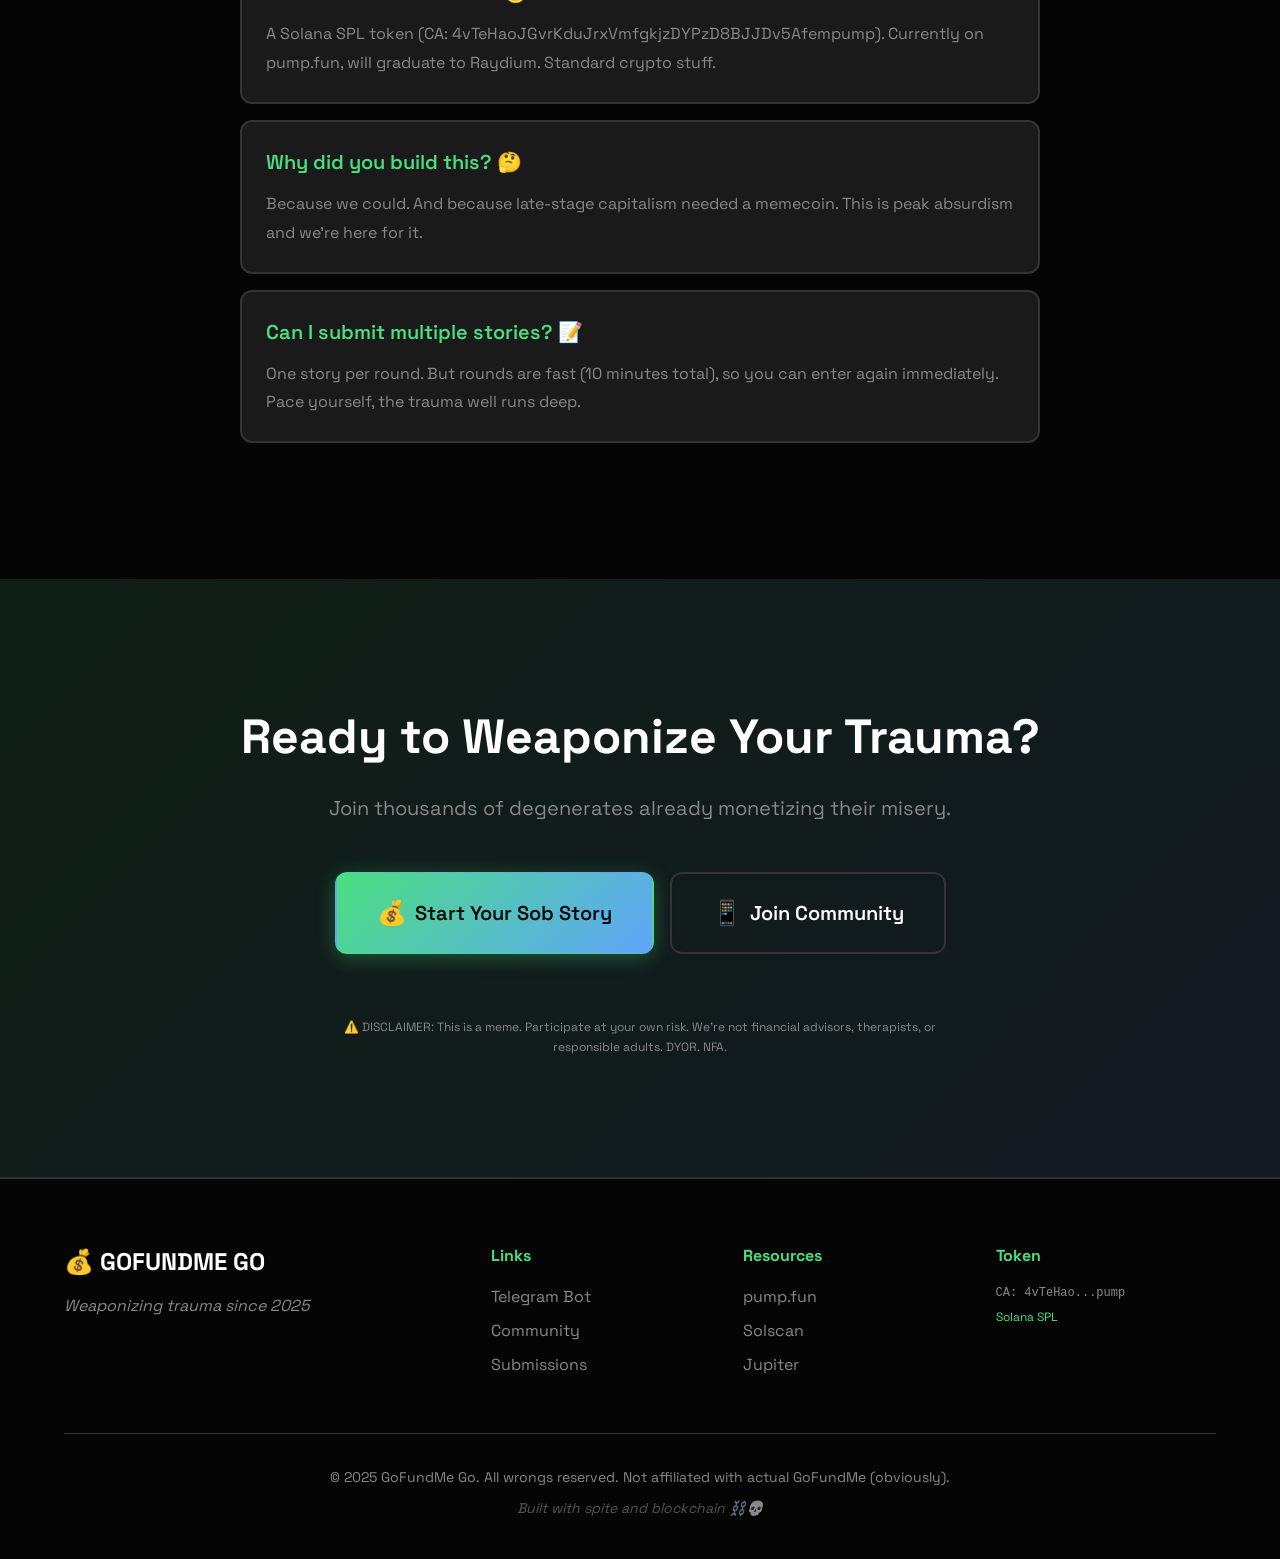
==== commit 9fafb733: "Add Telegram community button and rename Watch the Trainwreck to Submissions Channel" ====
--- a/index.html
+++ b/index.html
@@ -33,13 +33,17 @@
             </p>
             
             <div class="cta-buttons">
-                <a href="https://t.me/gofundme_overlord_bot" class="btn btn-primary" target="_blank">
+                <a href="https://t.me/gofundmetoken" class="btn btn-primary" target="_blank">
+                    <span class="btn-icon">💬</span>
+                    Join Telegram Community
+                </a>
+                <a href="https://t.me/gofundme_overlord_bot" class="btn btn-secondary" target="_blank">
                     <span class="btn-icon">🎭</span>
                     Start Begging on Telegram
                 </a>
-                <a href="https://t.me/gofundmetoken" class="btn btn-secondary" target="_blank">
+                <a href="https://t.me/gofundme_submissions" class="btn btn-secondary" target="_blank">
                     <span class="btn-icon">📺</span>
-                    Watch the Trainwreck
+                    Submissions Channel
                 </a>
             </div>
             
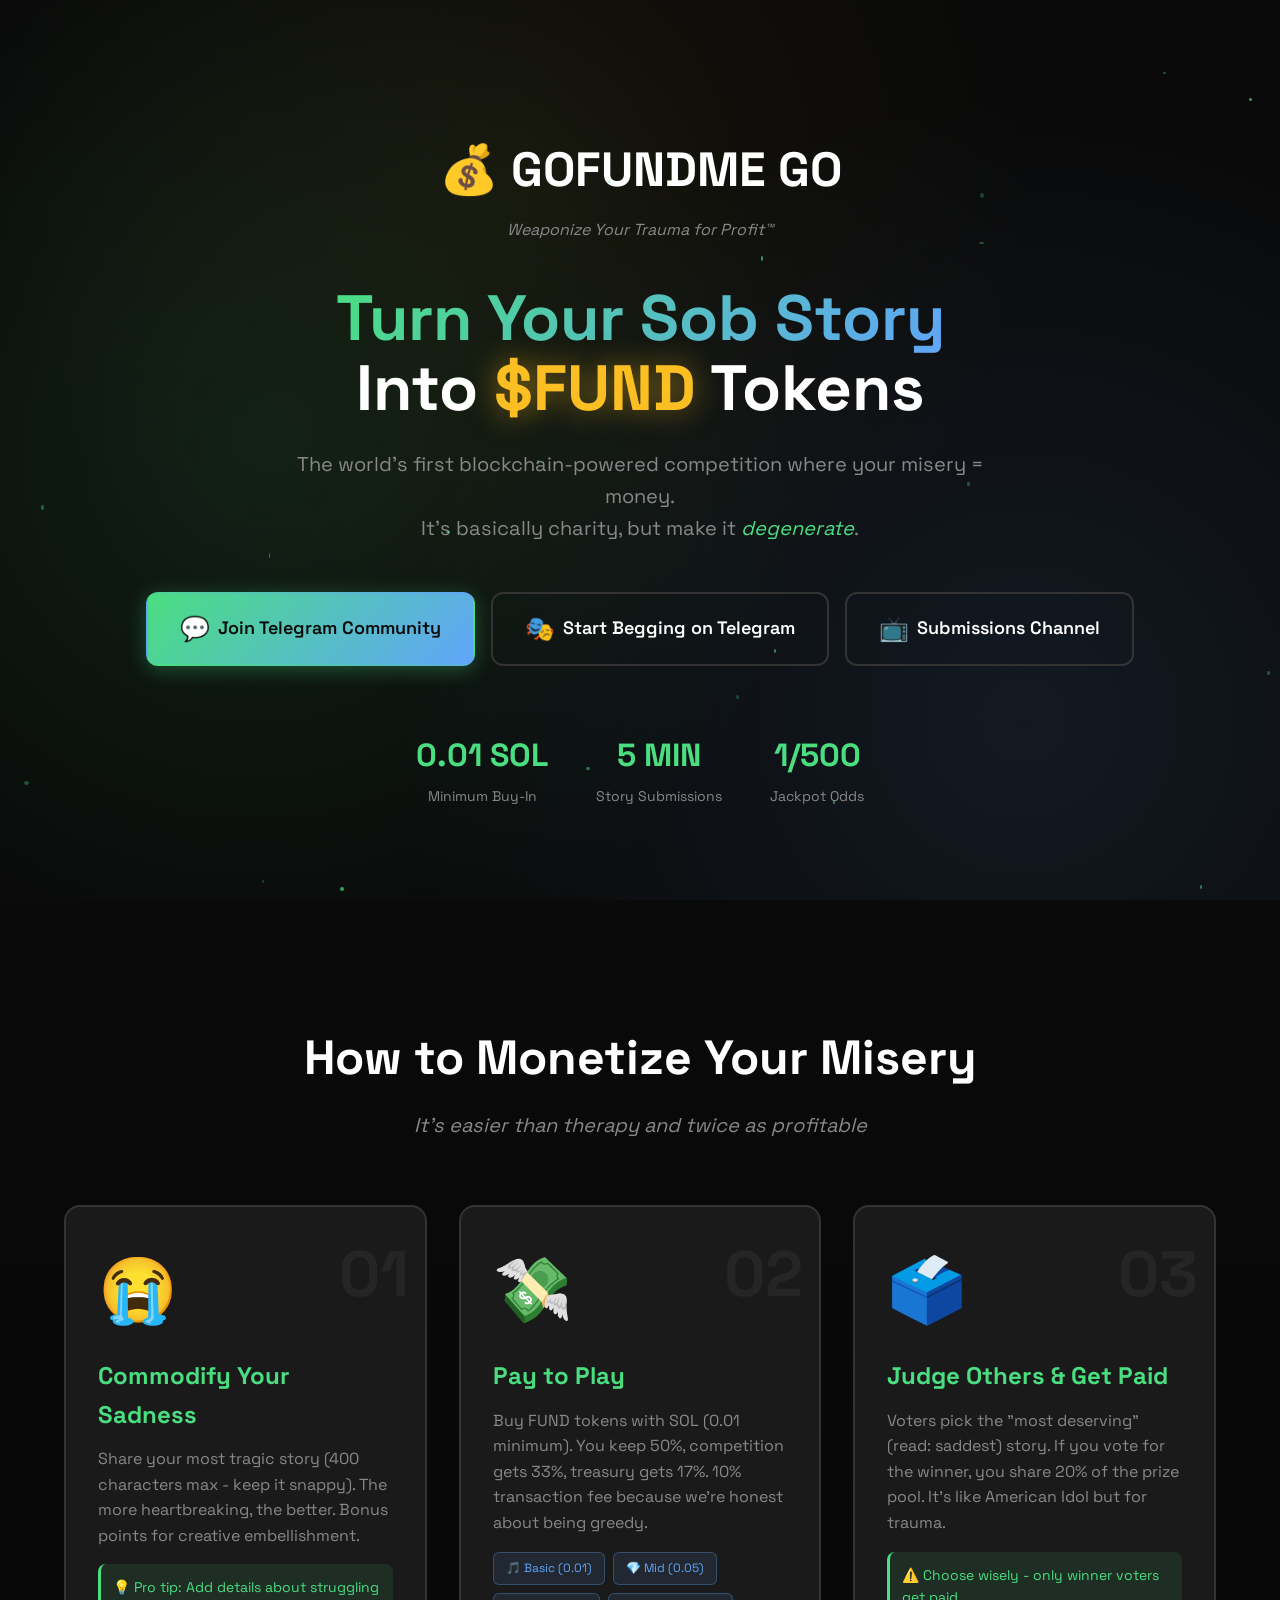
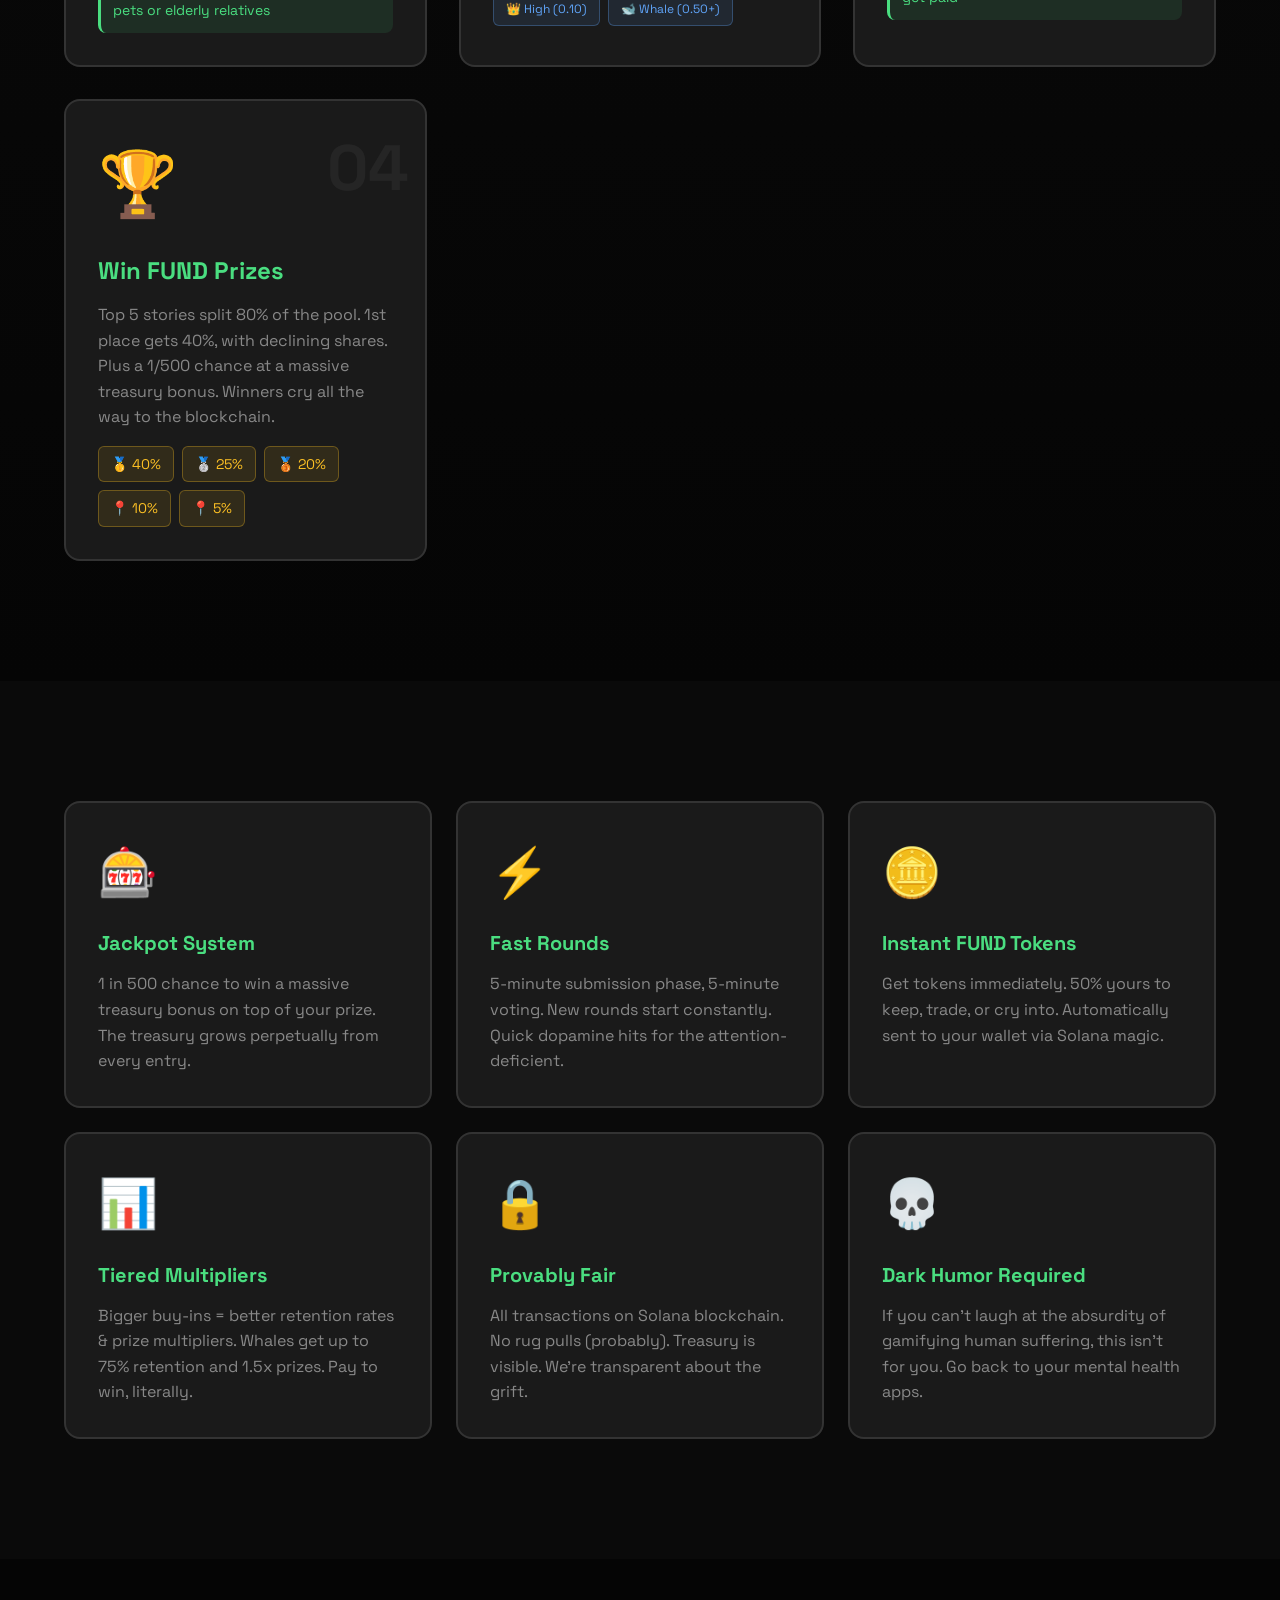
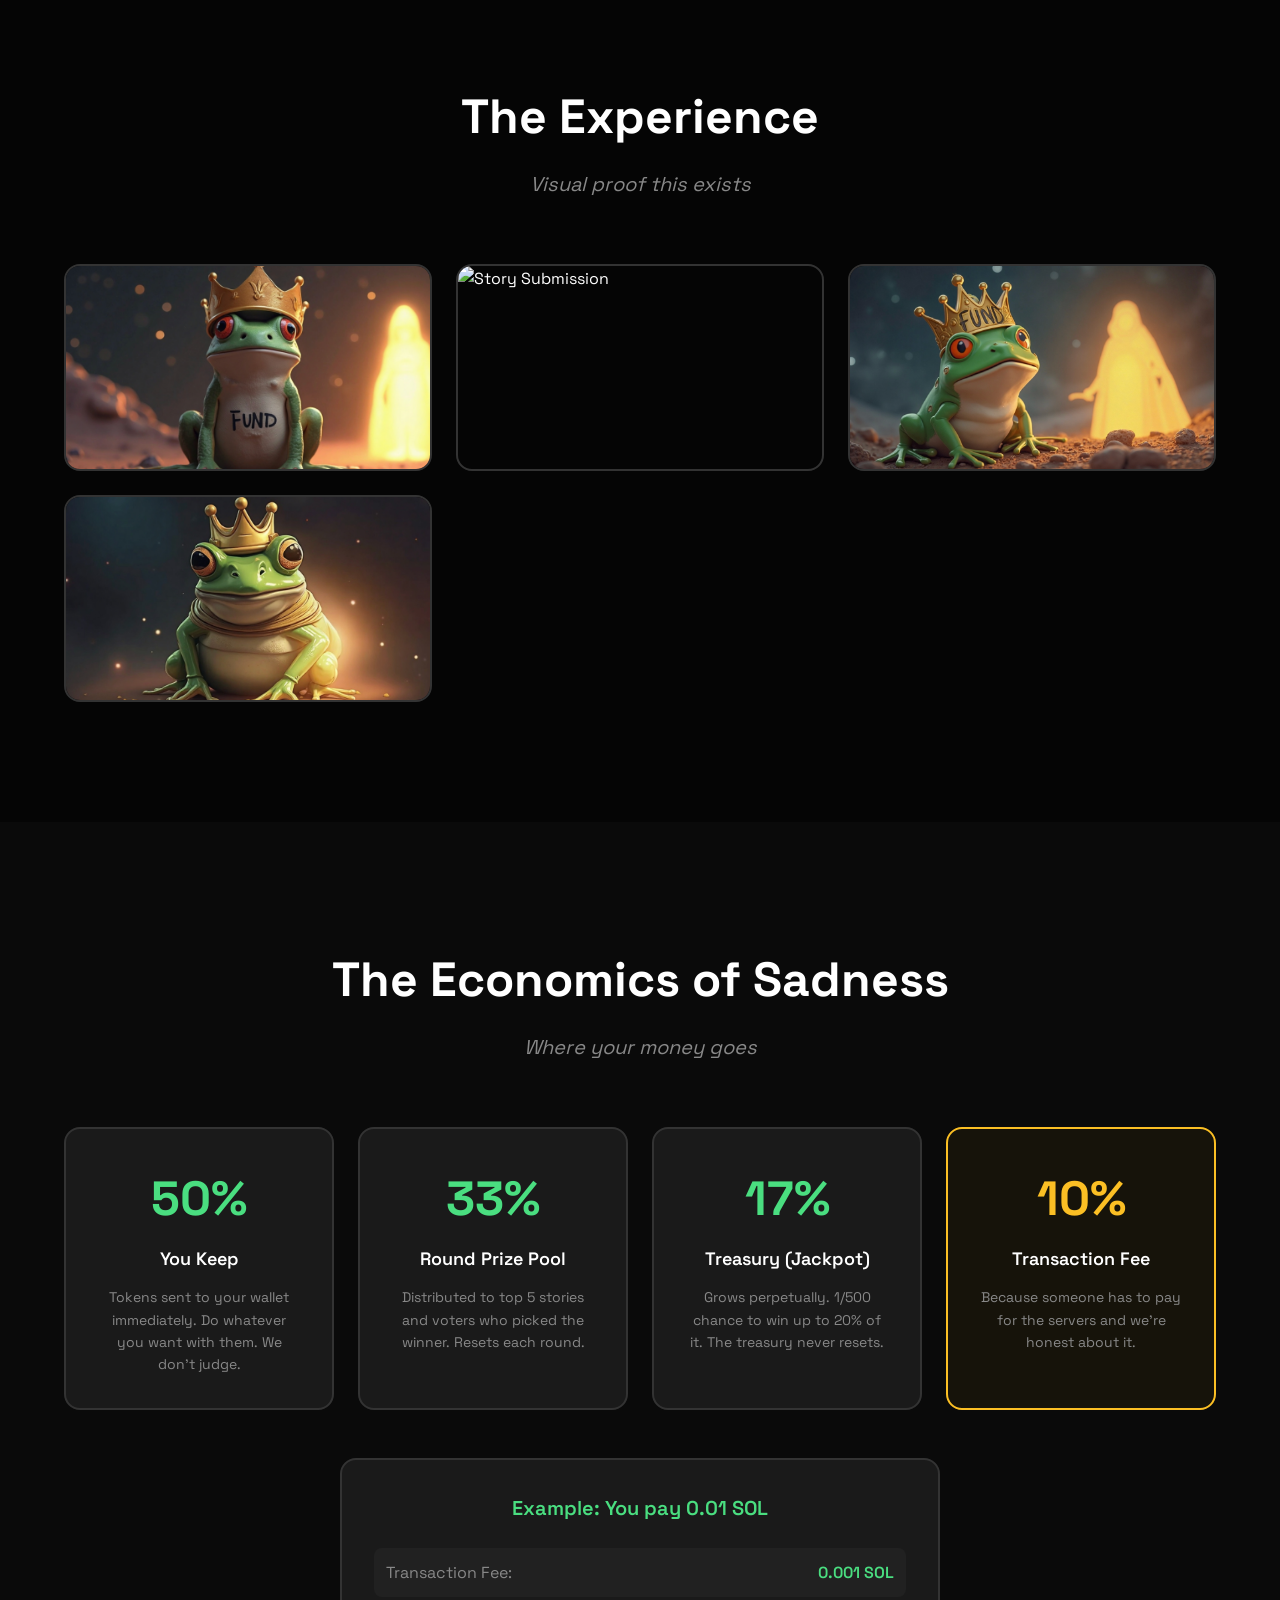
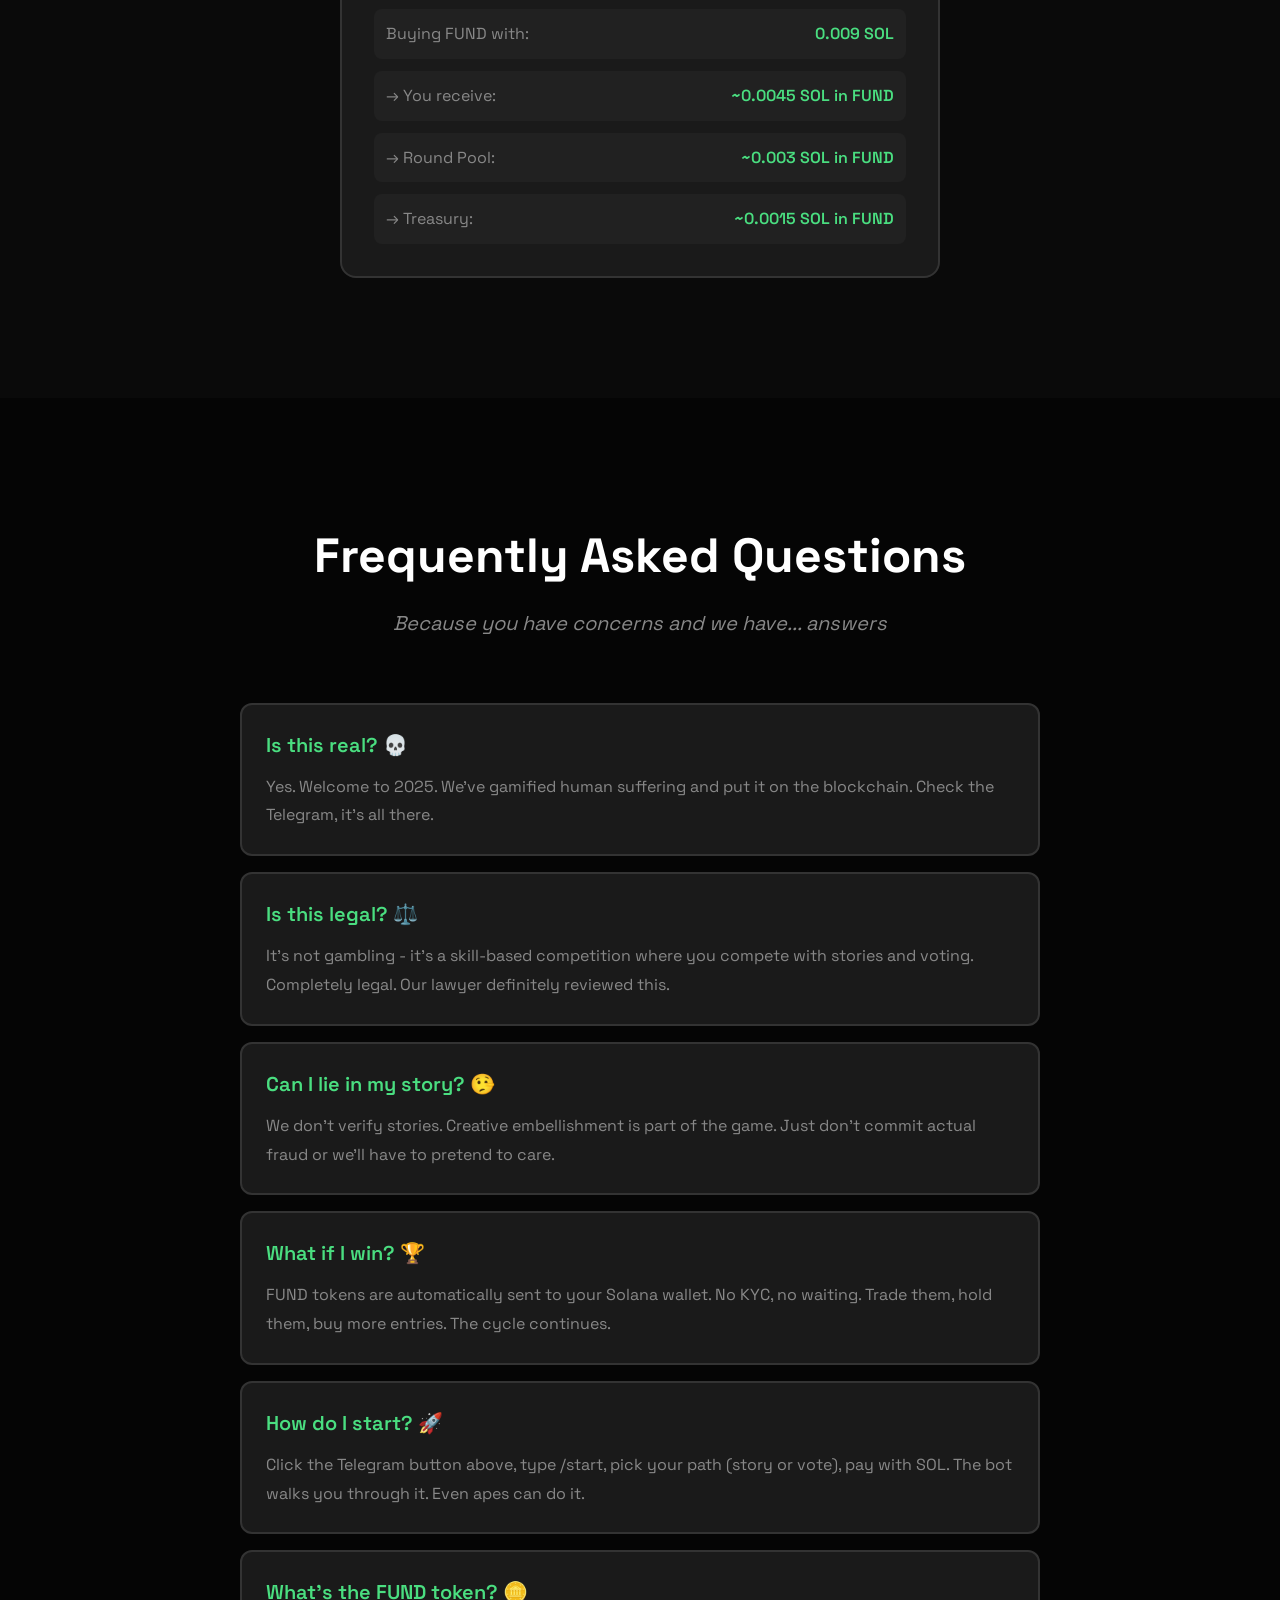
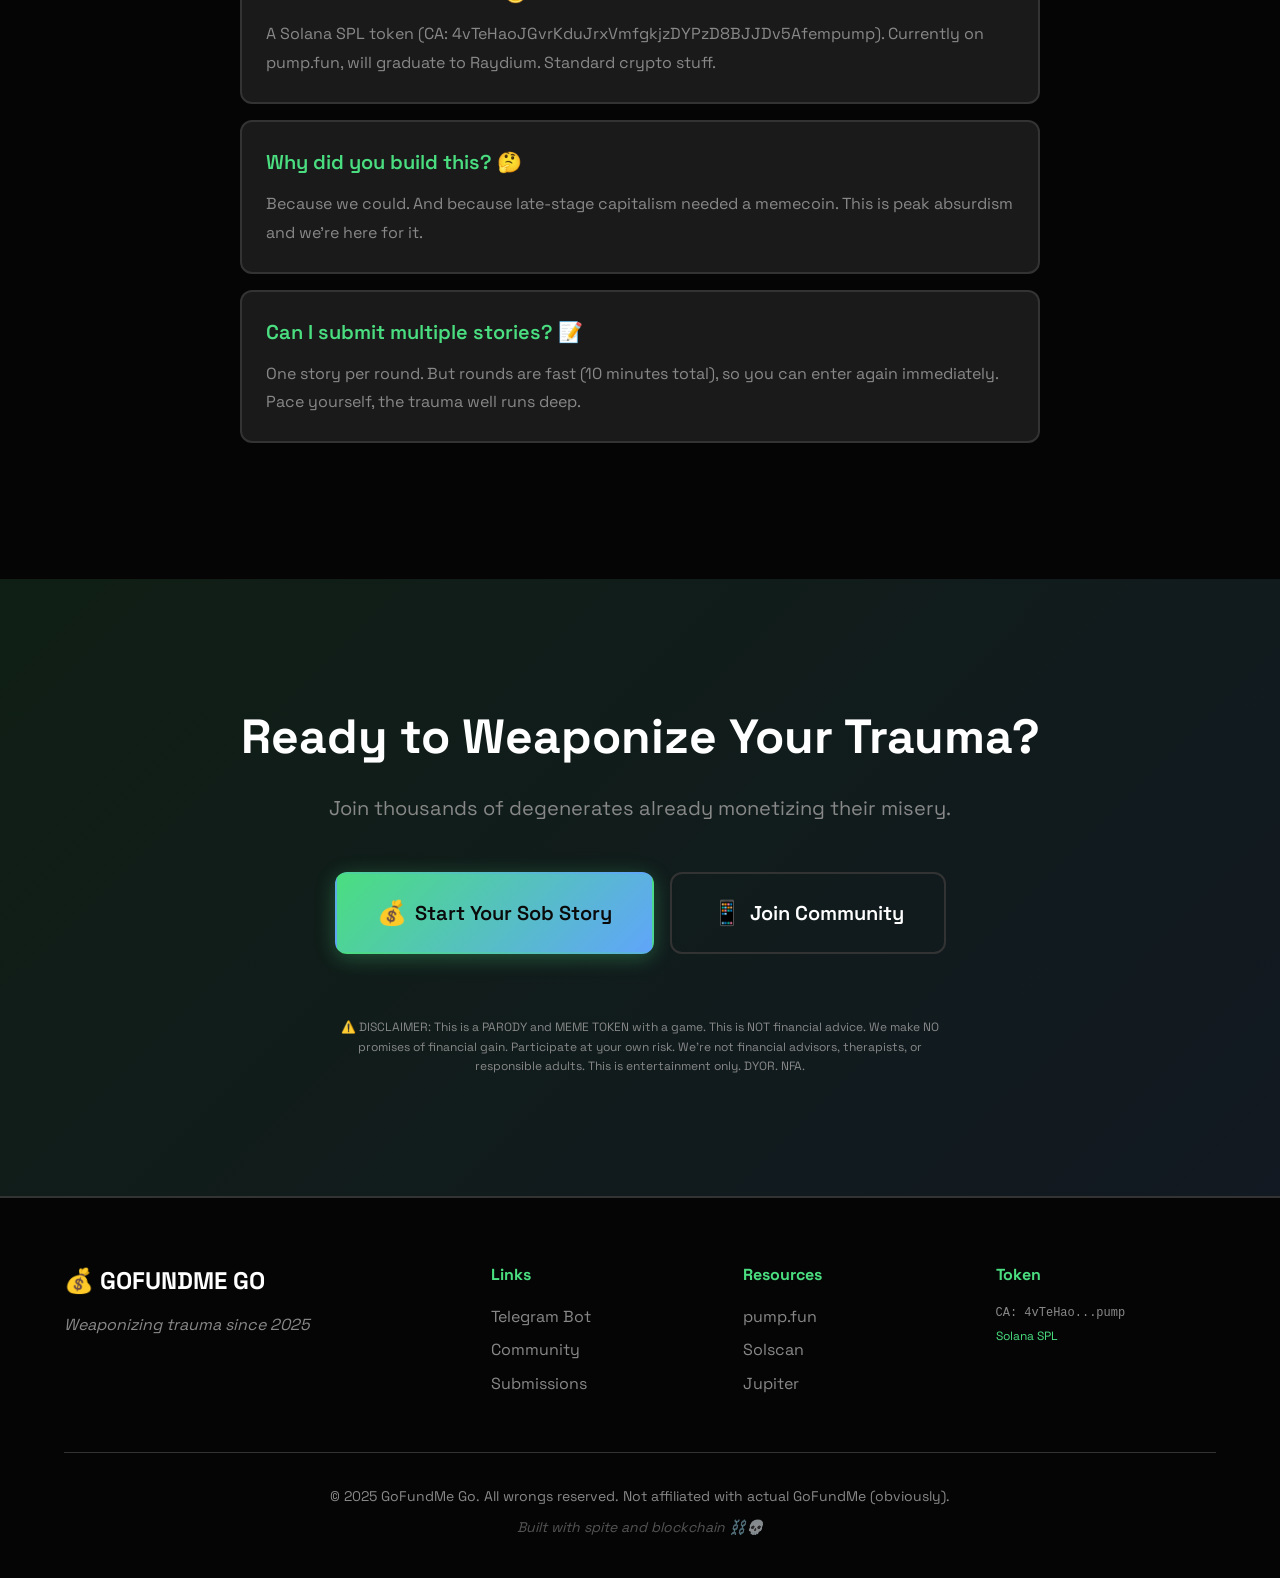
==== commit 7c004bdb: "Add stronger parody and no financial advice disclaimers" ====
--- a/index.html
+++ b/index.html
@@ -329,7 +329,7 @@
                 </a>
             </div>
             <p class="disclaimer">
-                ⚠️ DISCLAIMER: This is a meme. Participate at your own risk. We're not financial advisors, therapists, or responsible adults. DYOR. NFA.
+                ⚠️ DISCLAIMER: This is a PARODY and MEME TOKEN with a game. This is NOT financial advice. We make NO promises of financial gain. Participate at your own risk. We're not financial advisors, therapists, or responsible adults. This is entertainment only. DYOR. NFA.
             </p>
         </div>
     </section>
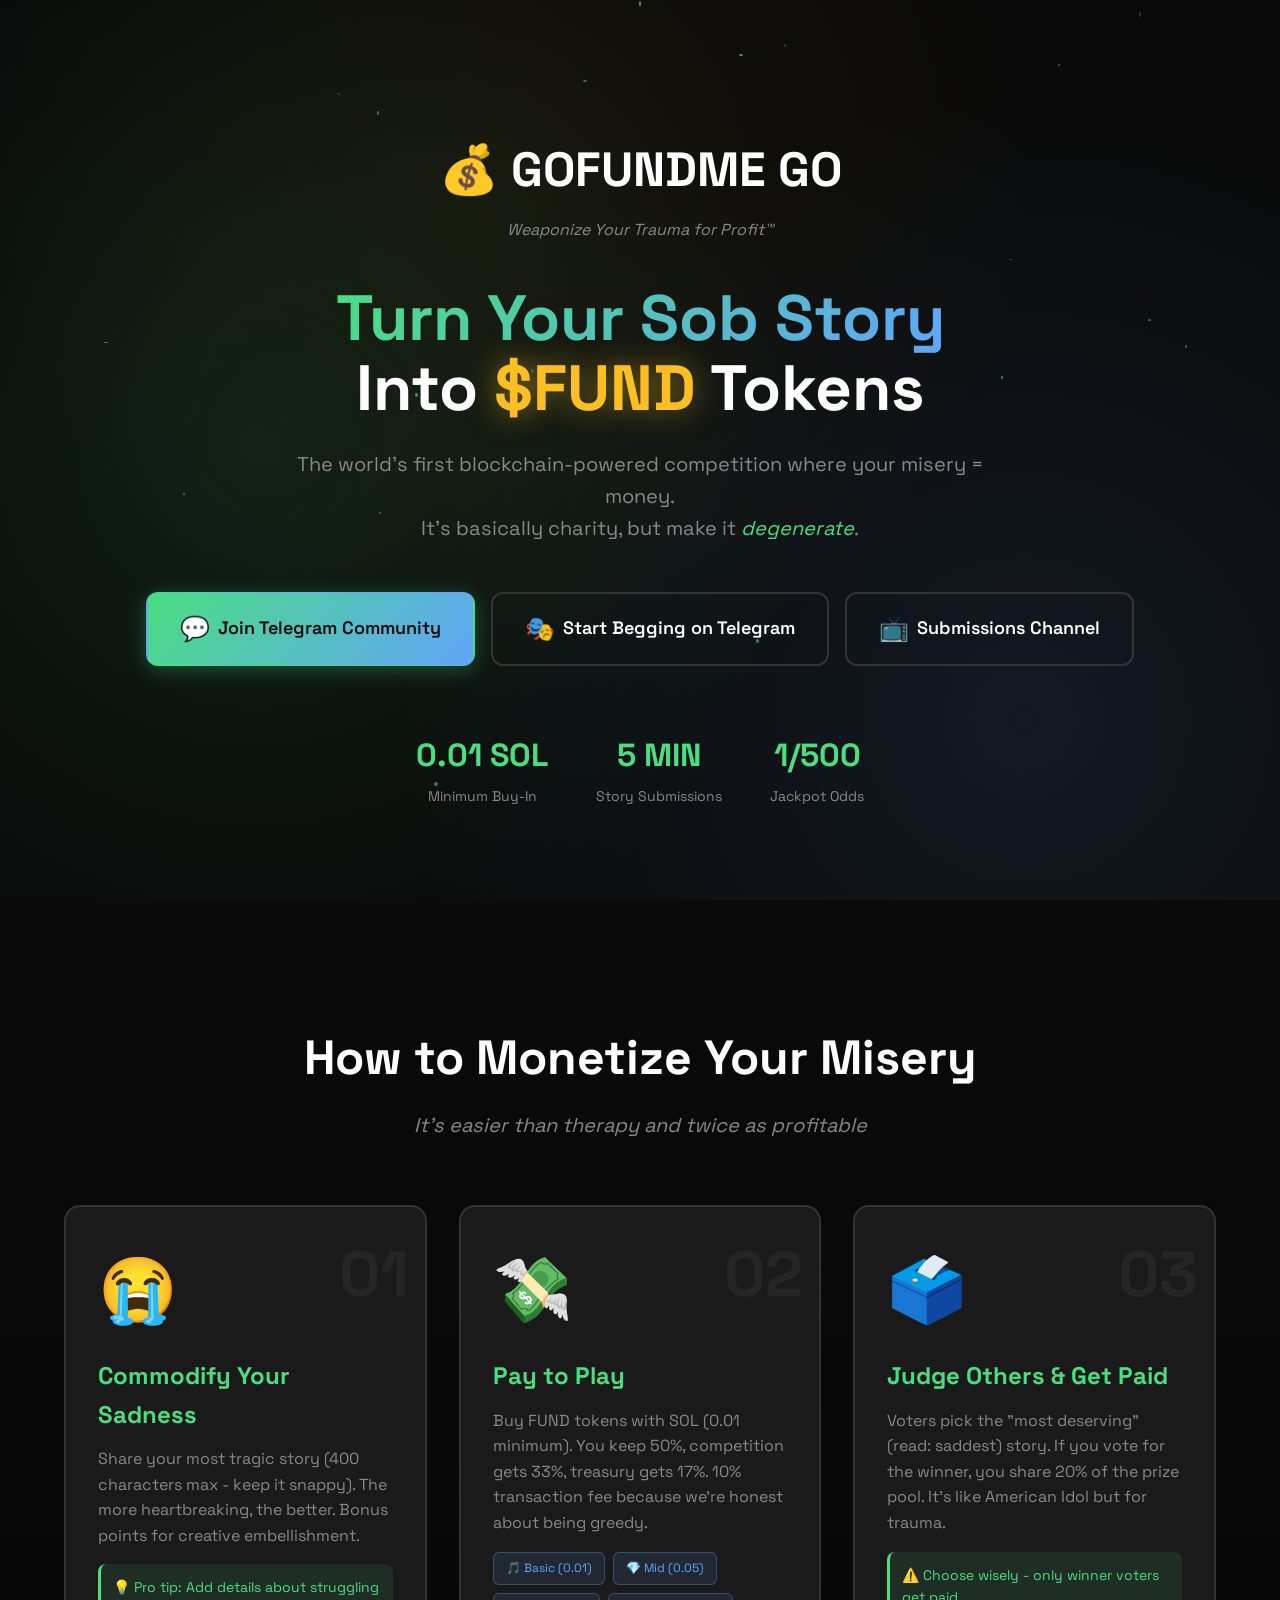
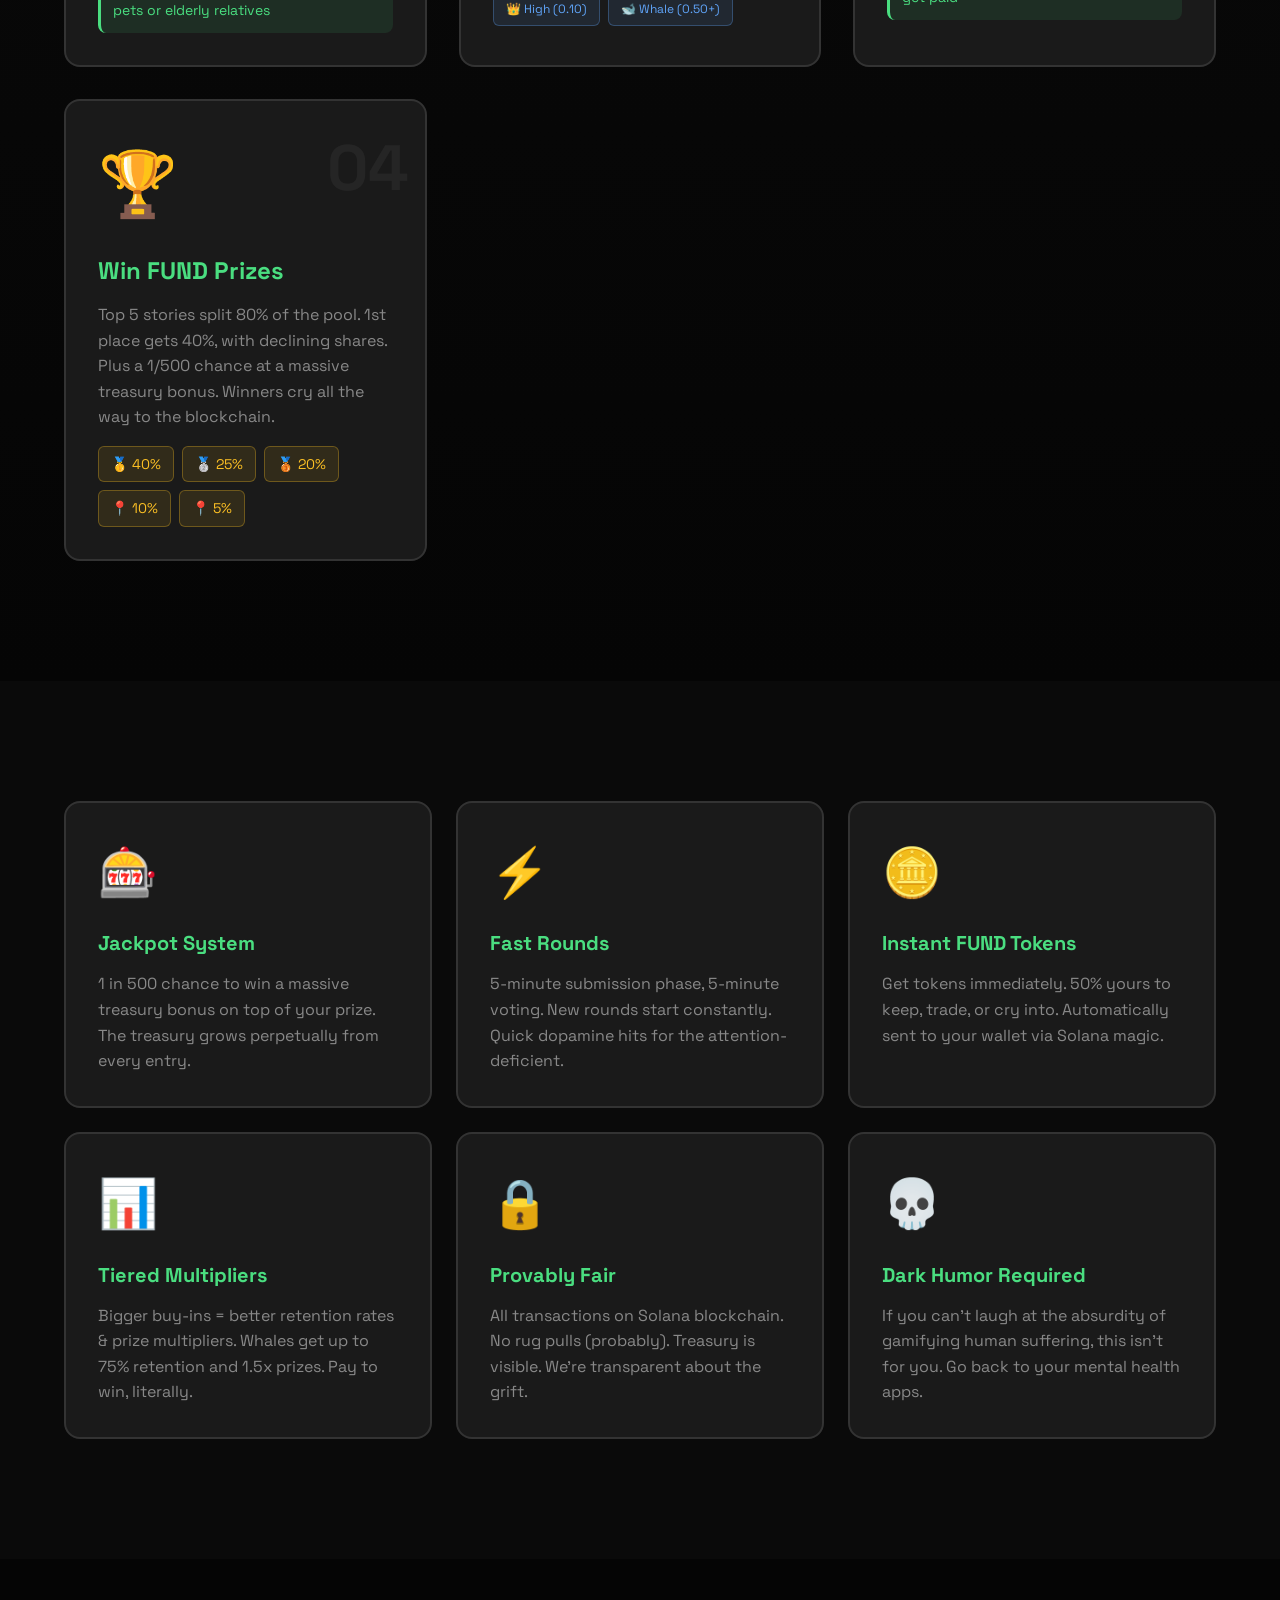
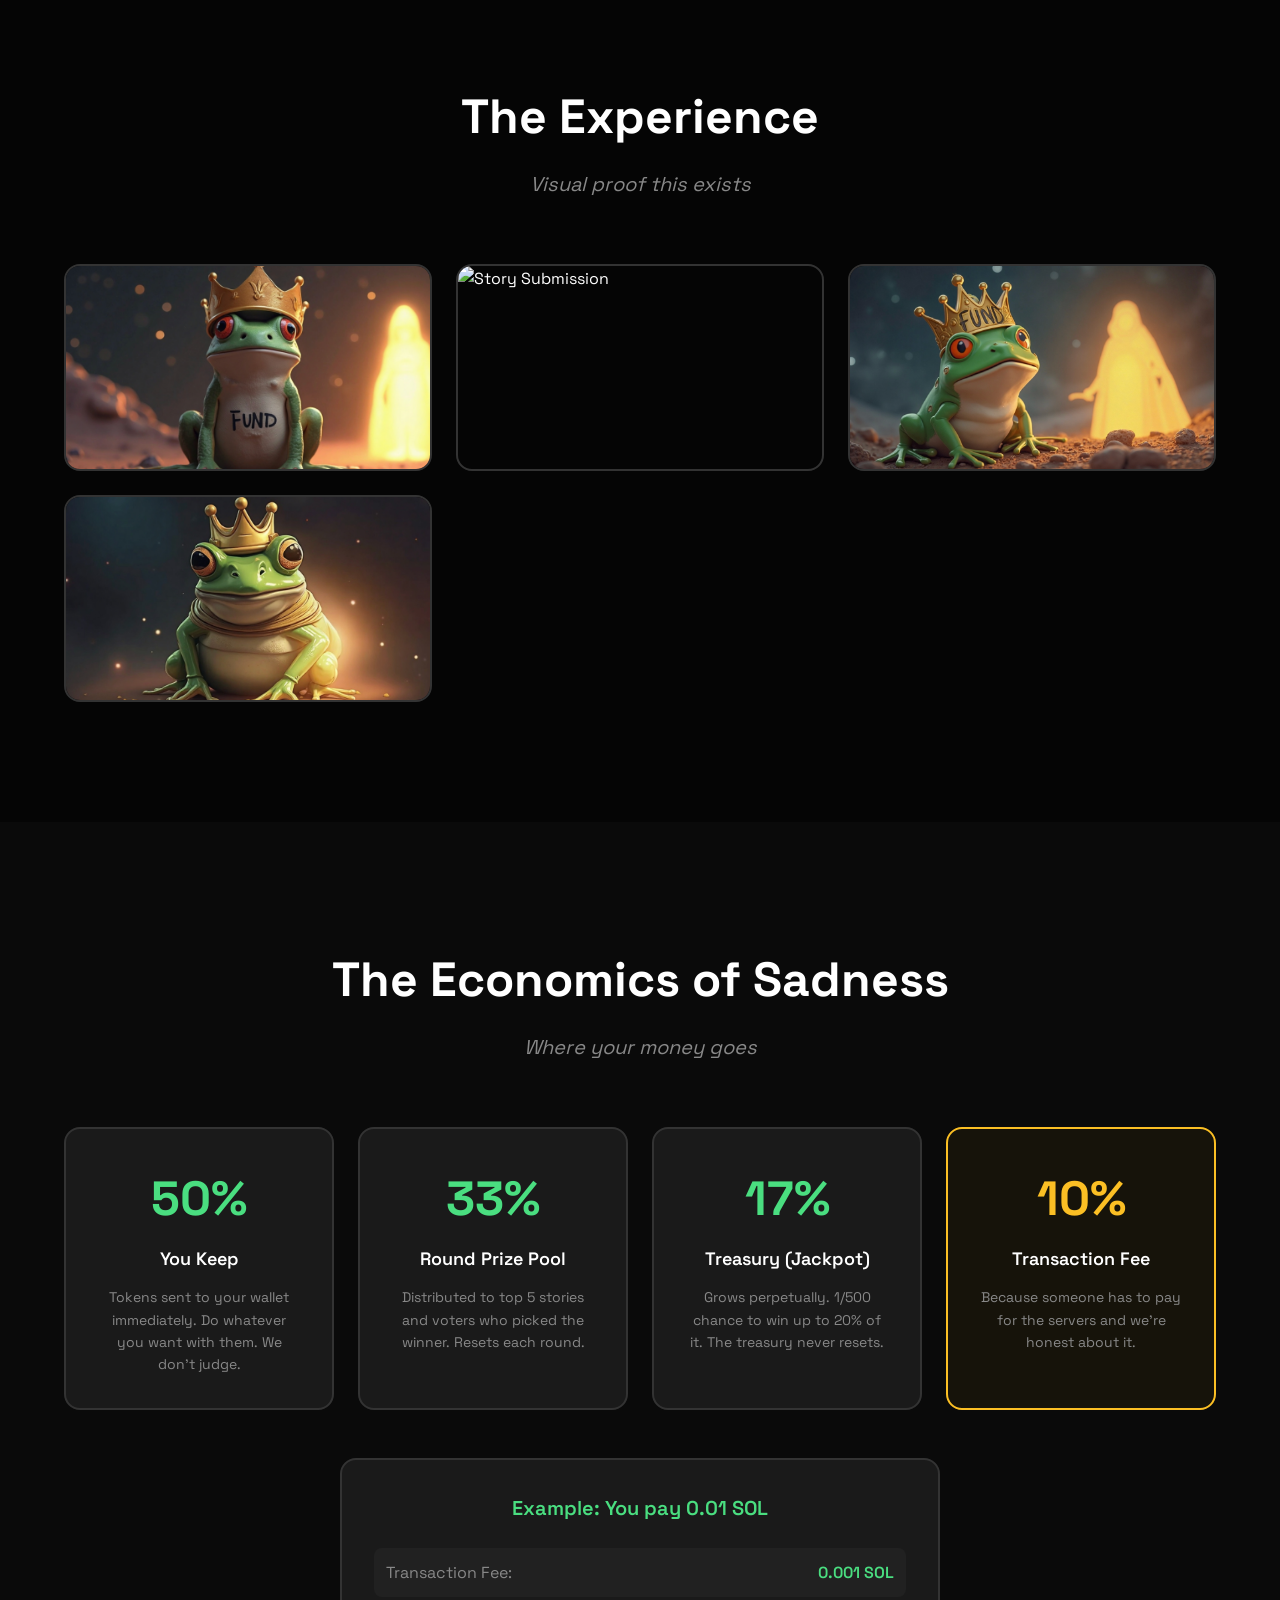
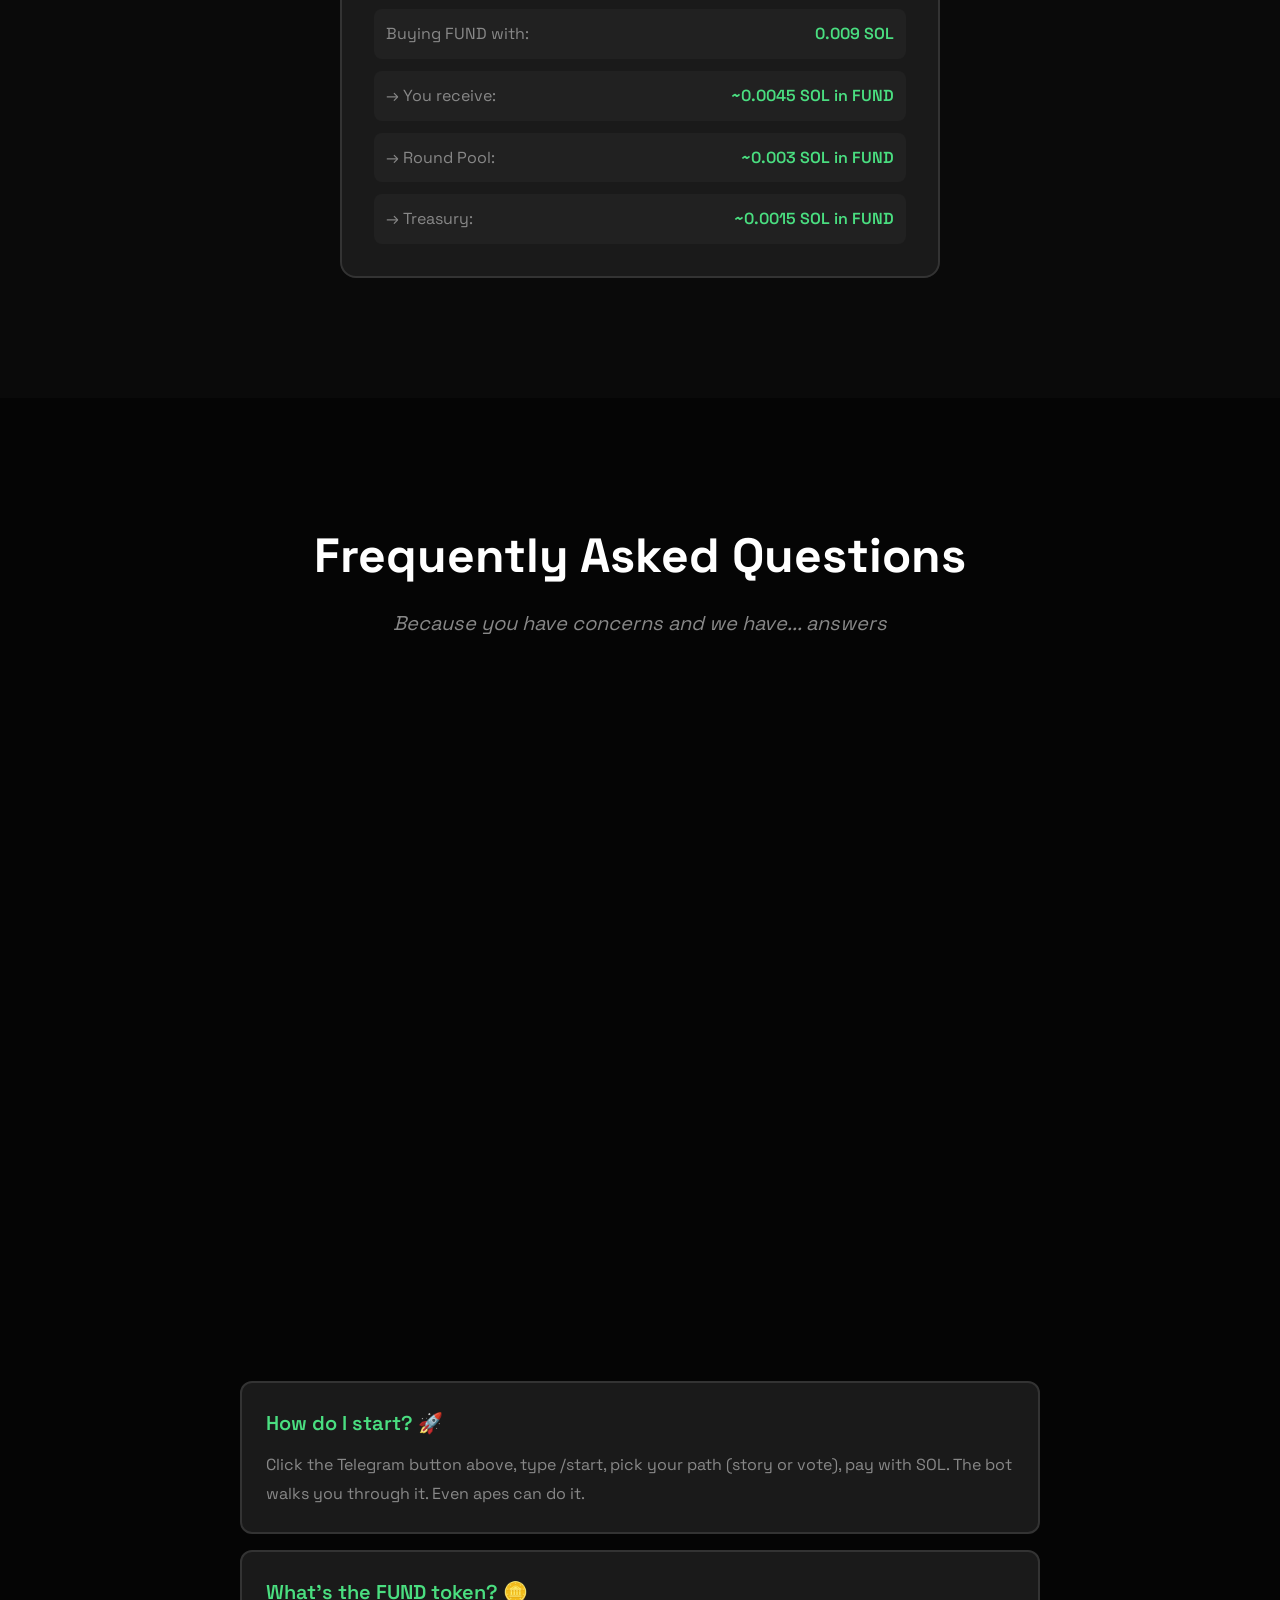
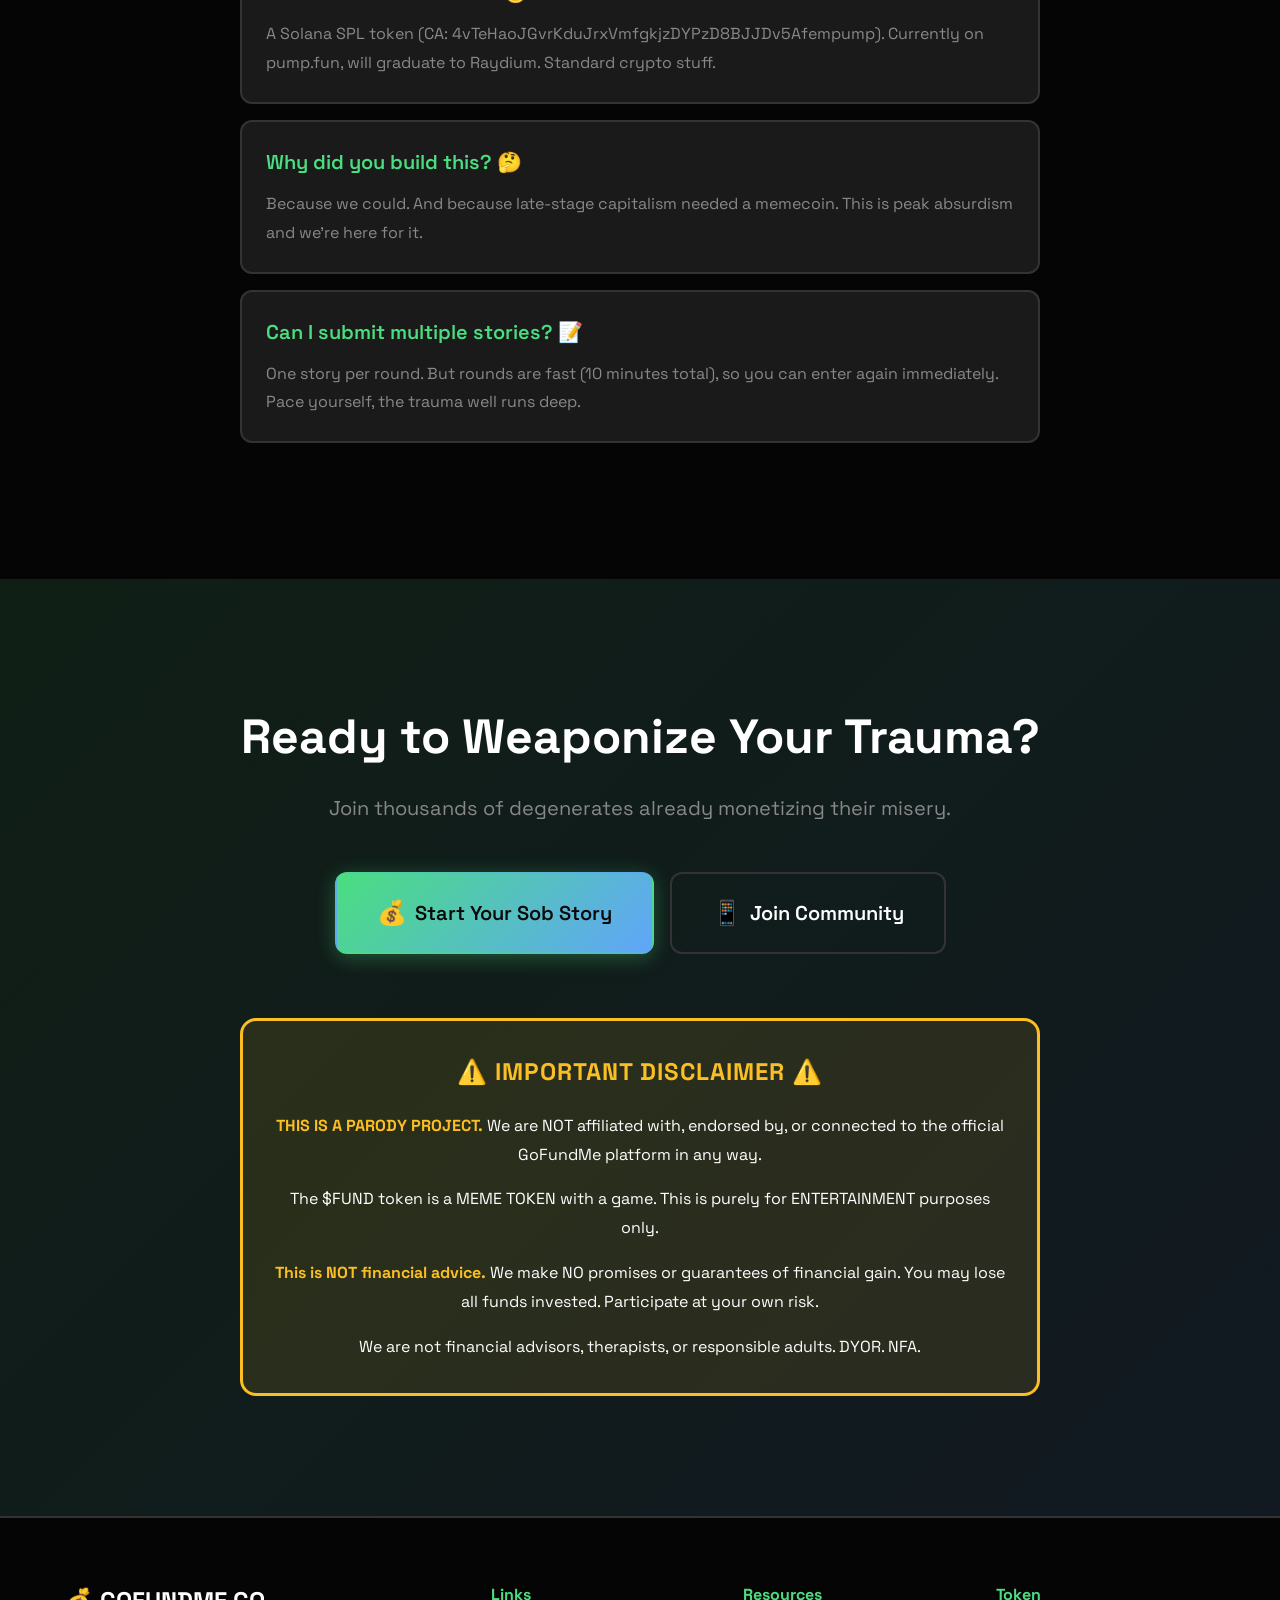
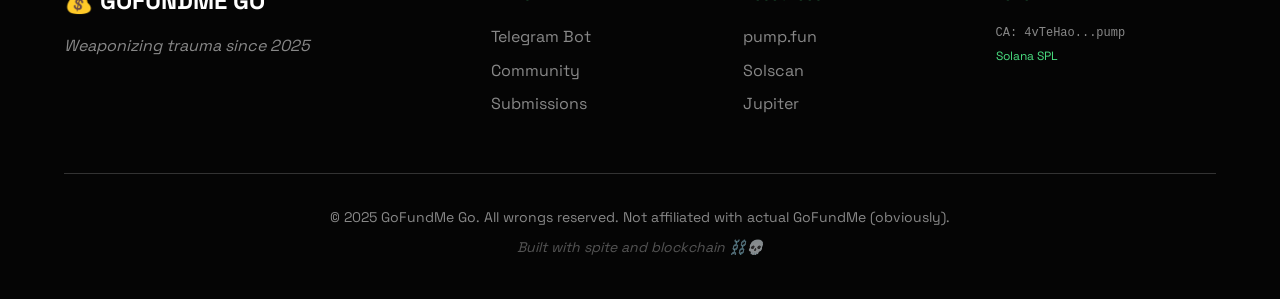
==== commit 346d15a2: "Enhanced disclaimer: added GoFundMe affiliation statement, made it larger and more prominent with be" ====
--- a/index.html
+++ b/index.html
@@ -328,9 +328,21 @@
                     Join Community
                 </a>
             </div>
-            <p class="disclaimer">
-                ⚠️ DISCLAIMER: This is a PARODY and MEME TOKEN with a game. This is NOT financial advice. We make NO promises of financial gain. Participate at your own risk. We're not financial advisors, therapists, or responsible adults. This is entertainment only. DYOR. NFA.
-            </p>
+            <div class="disclaimer-box">
+                <h3 class="disclaimer-title">⚠️ IMPORTANT DISCLAIMER ⚠️</h3>
+                <p class="disclaimer-text">
+                    <strong>THIS IS A PARODY PROJECT.</strong> We are NOT affiliated with, endorsed by, or connected to the official GoFundMe platform in any way.
+                </p>
+                <p class="disclaimer-text">
+                    The $FUND token is a MEME TOKEN with a game. This is purely for ENTERTAINMENT purposes only.
+                </p>
+                <p class="disclaimer-text">
+                    <strong>This is NOT financial advice.</strong> We make NO promises or guarantees of financial gain. You may lose all funds invested. Participate at your own risk.
+                </p>
+                <p class="disclaimer-text">
+                    We are not financial advisors, therapists, or responsible adults. DYOR. NFA.
+                </p>
+            </div>
         </div>
     </section>
 
--- a/styles.css
+++ b/styles.css
@@ -561,6 +561,43 @@
     margin-right: auto;
 }
 
+.disclaimer-box {
+    margin-top: 48px;
+    background: rgba(251, 191, 36, 0.1);
+    border: 3px solid var(--accent);
+    border-radius: 16px;
+    padding: 32px;
+    max-width: 800px;
+    margin-left: auto;
+    margin-right: auto;
+}
+
+.disclaimer-title {
+    font-size: 24px;
+    font-weight: 700;
+    color: var(--accent);
+    margin-bottom: 20px;
+    text-align: center;
+    text-transform: uppercase;
+    letter-spacing: 1px;
+}
+
+.disclaimer-text {
+    font-size: 16px;
+    line-height: 1.8;
+    color: var(--text);
+    margin-bottom: 16px;
+}
+
+.disclaimer-text:last-child {
+    margin-bottom: 0;
+}
+
+.disclaimer-text strong {
+    color: var(--accent);
+    font-weight: 700;
+}
+
 /* Footer */
 .footer {
     background: var(--darker);
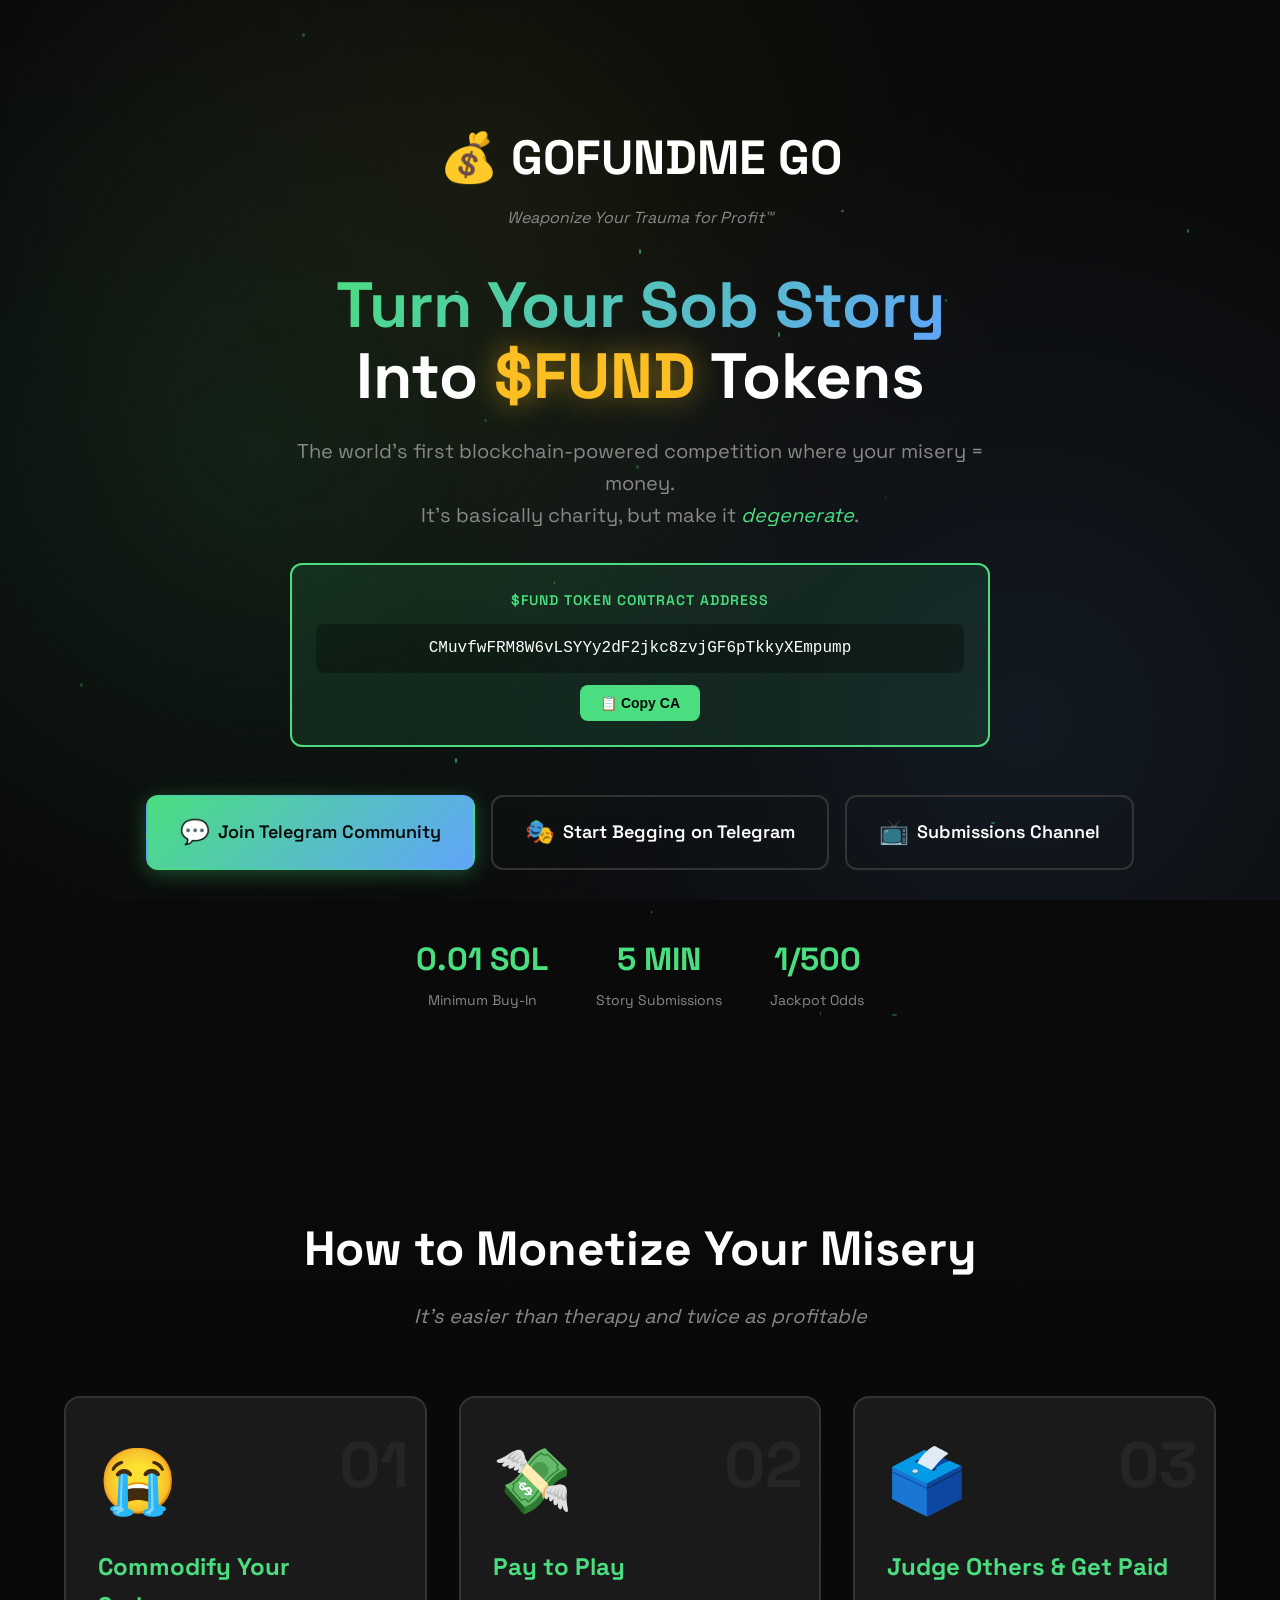
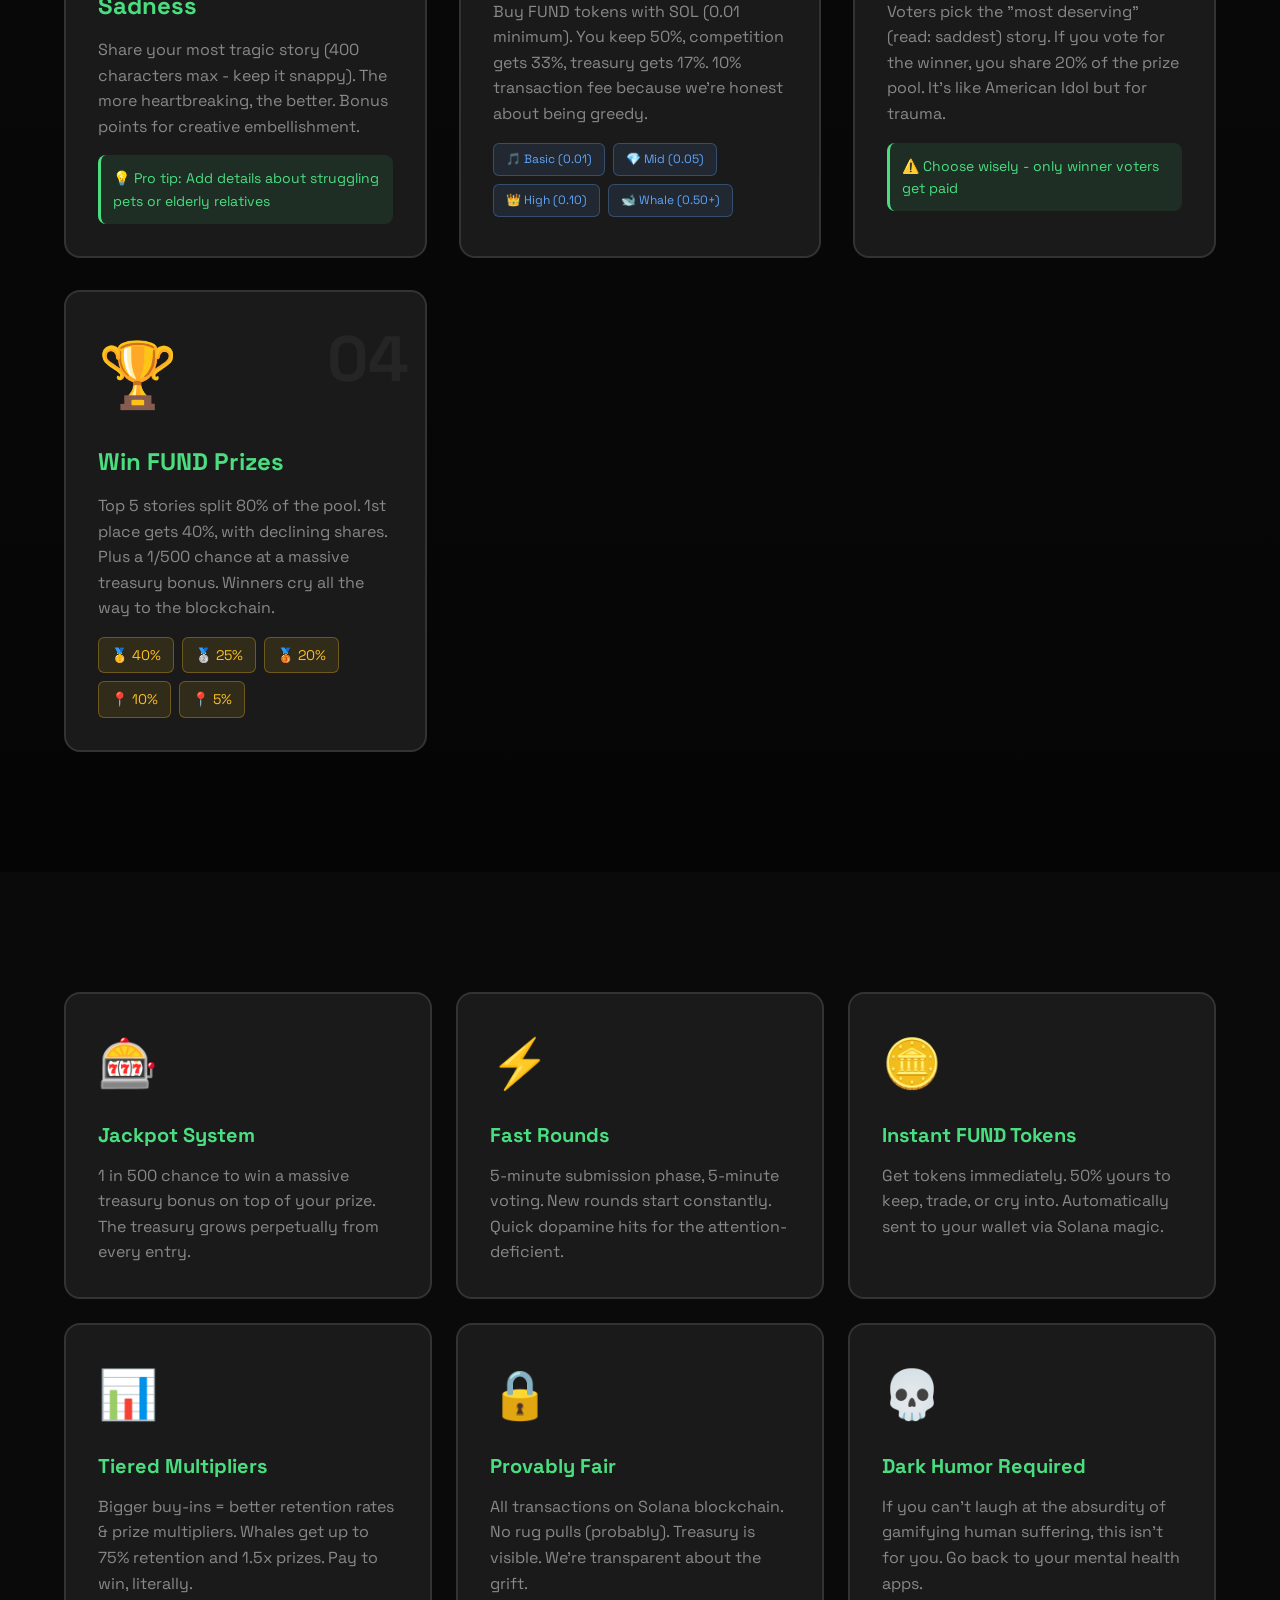
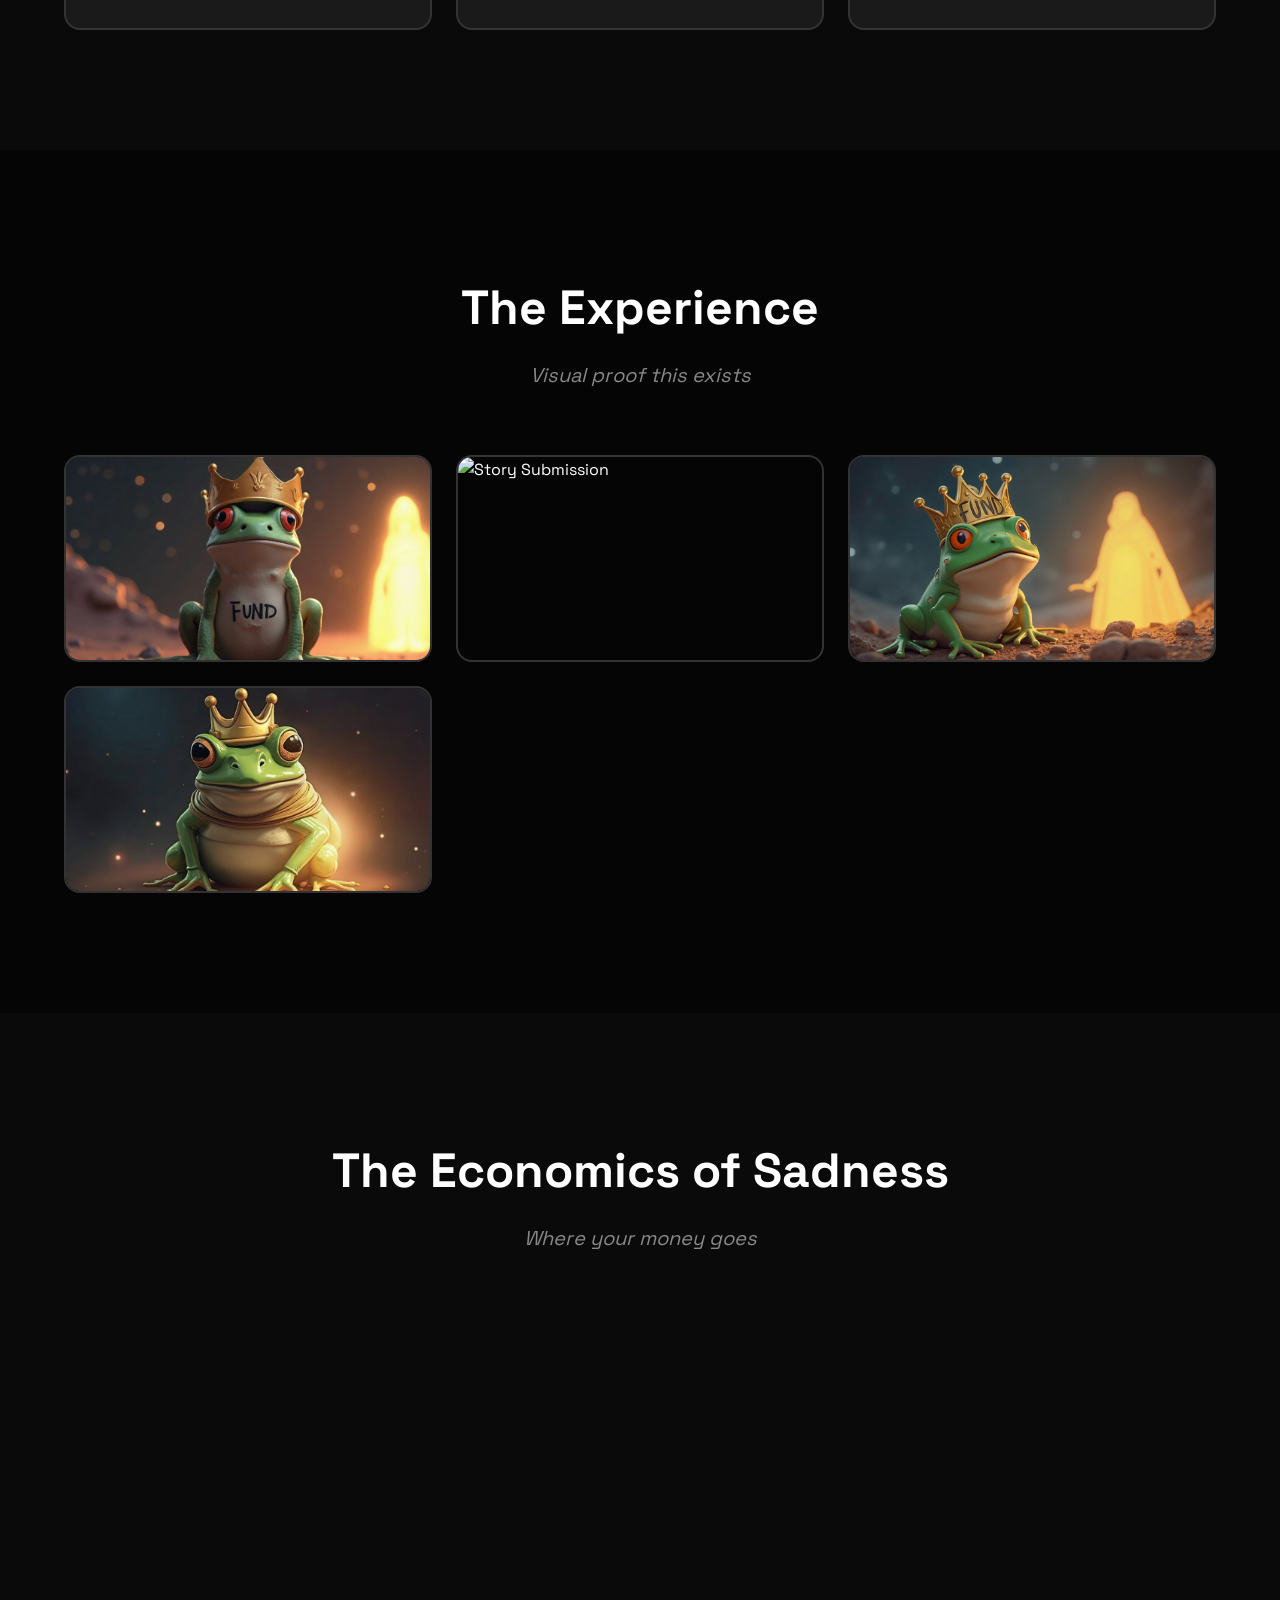
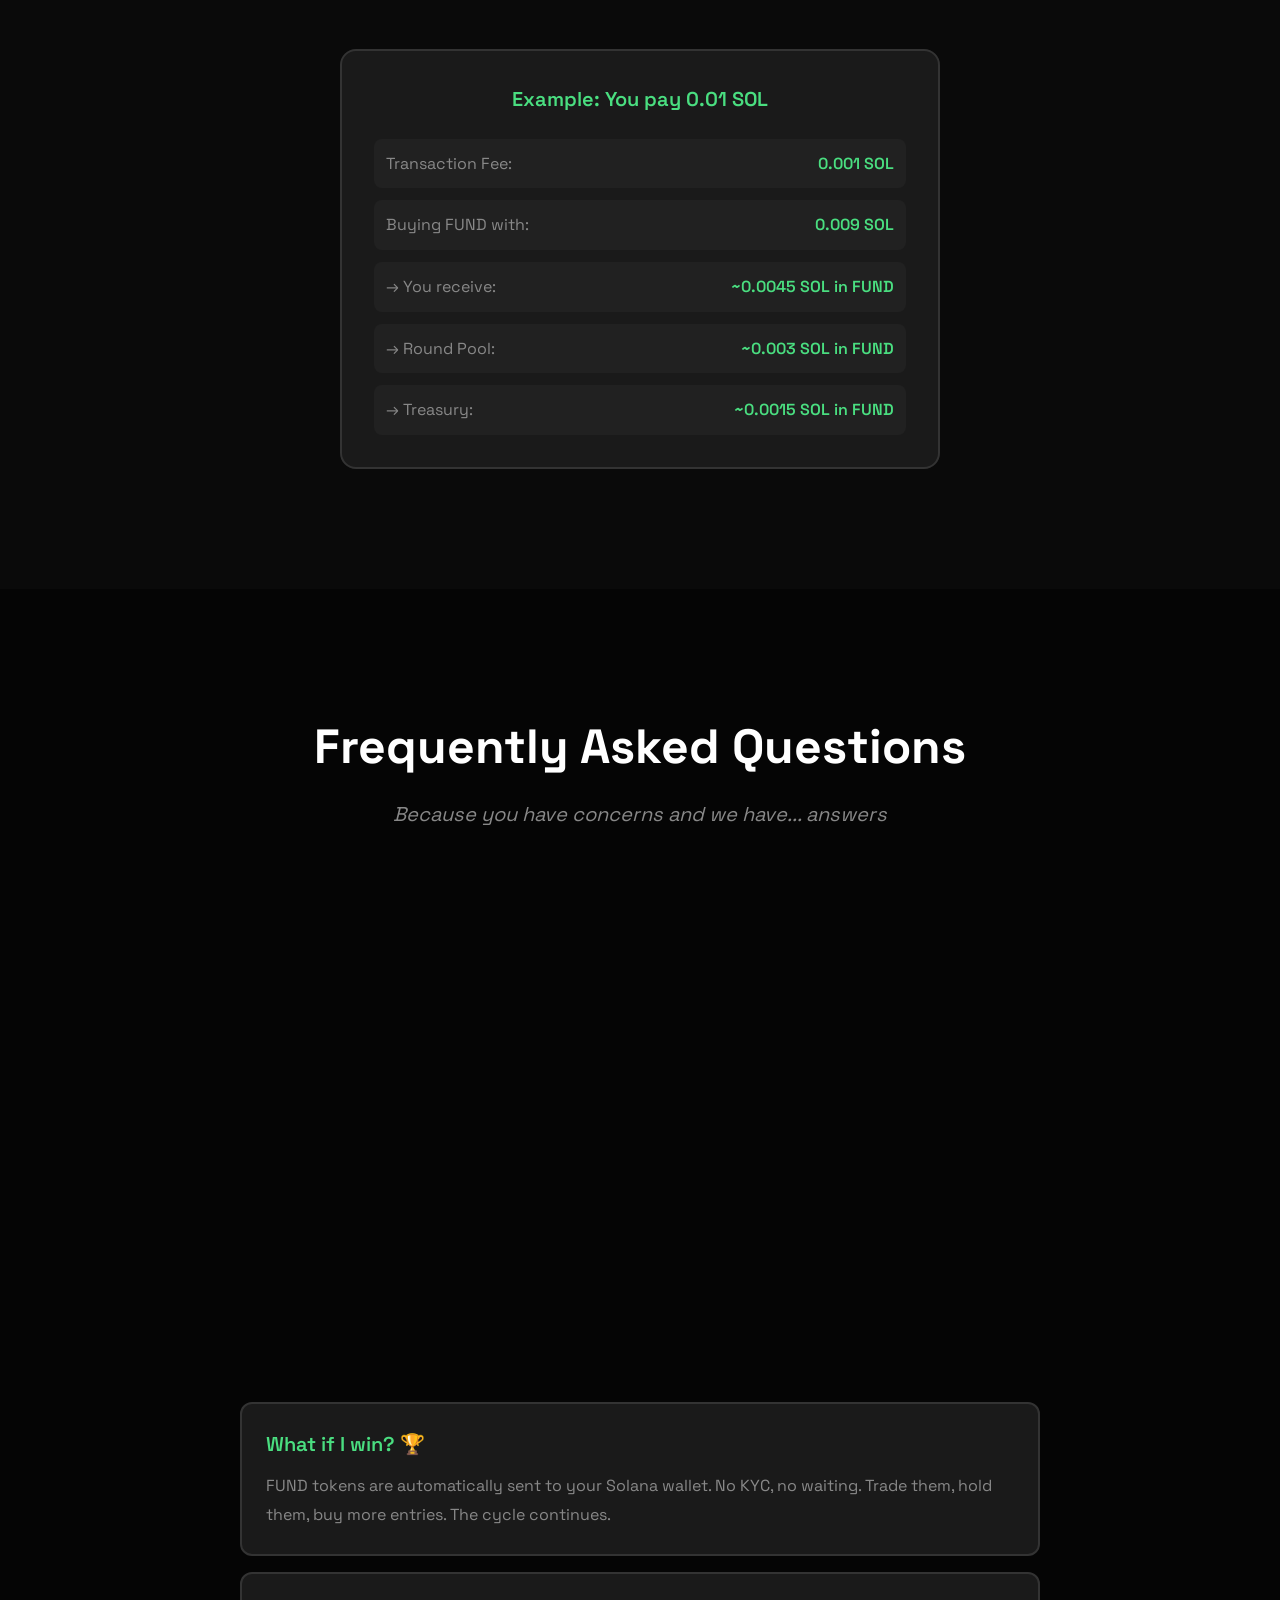
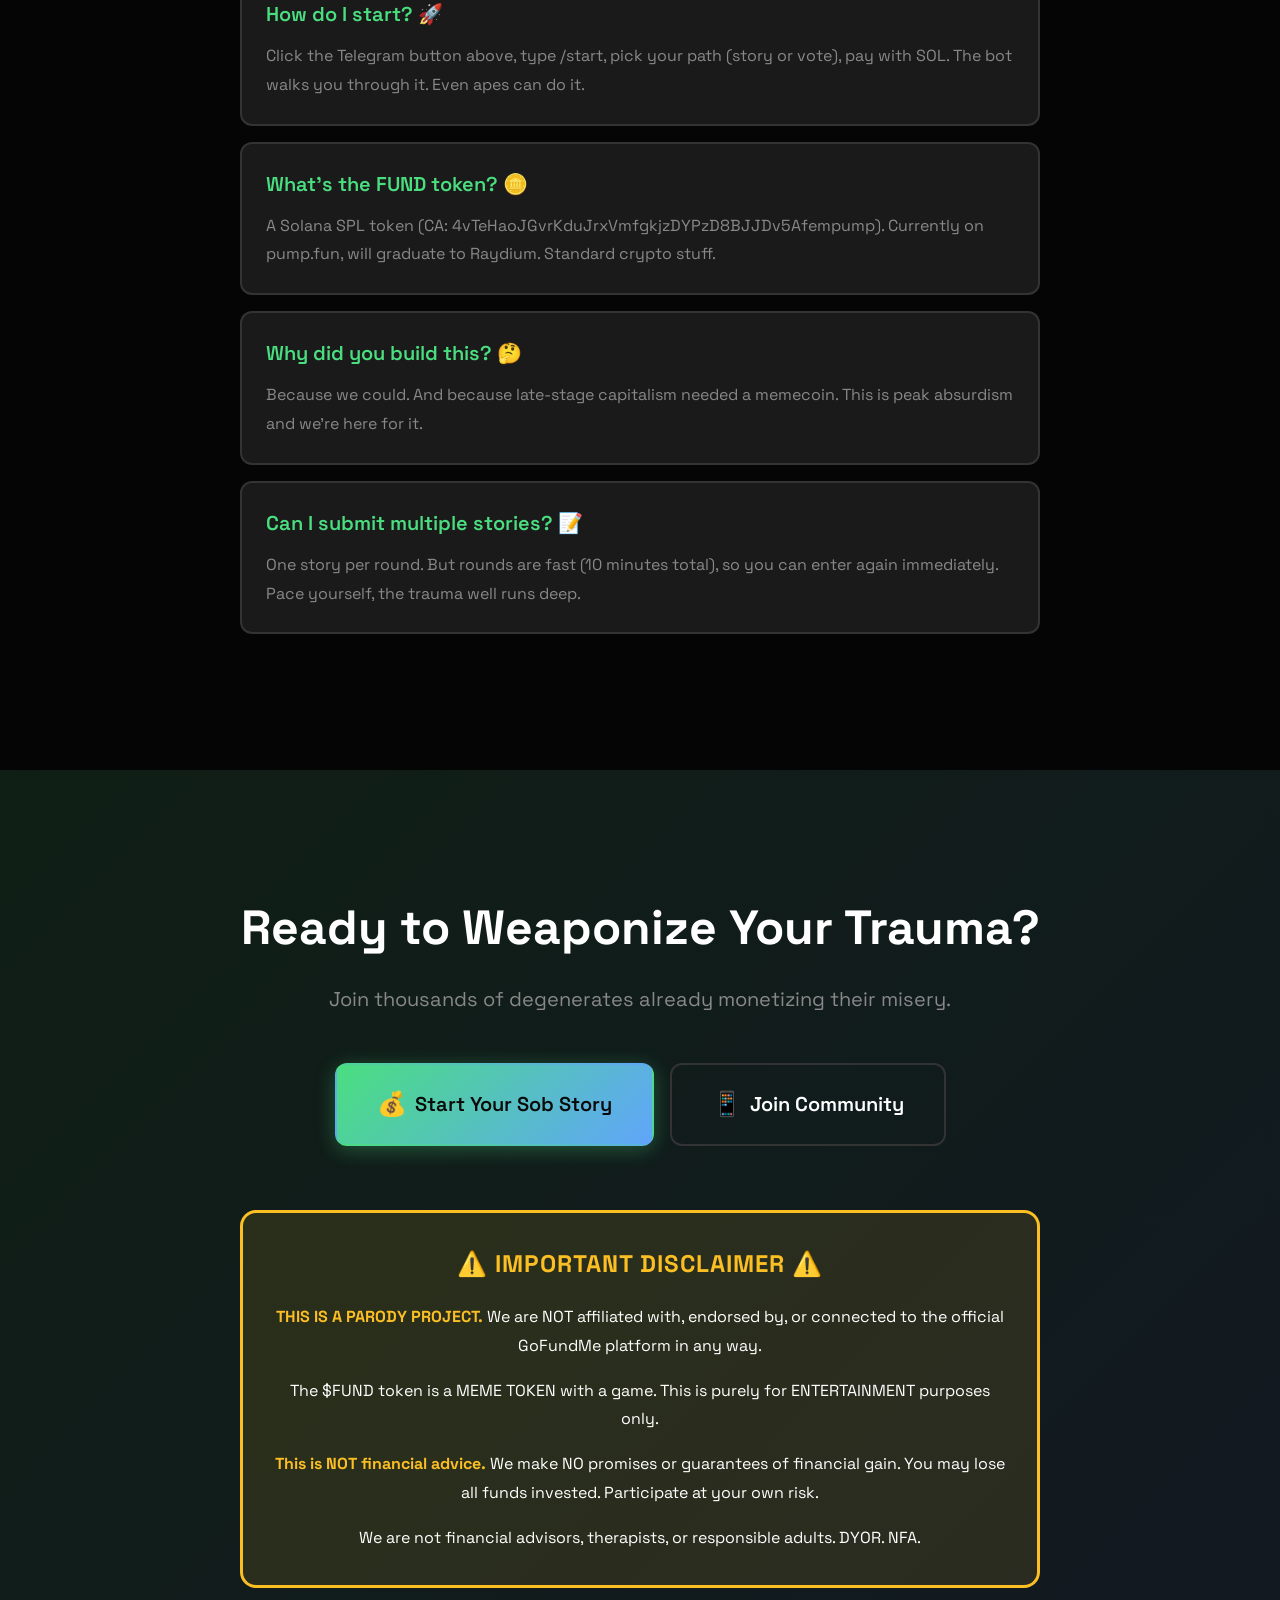
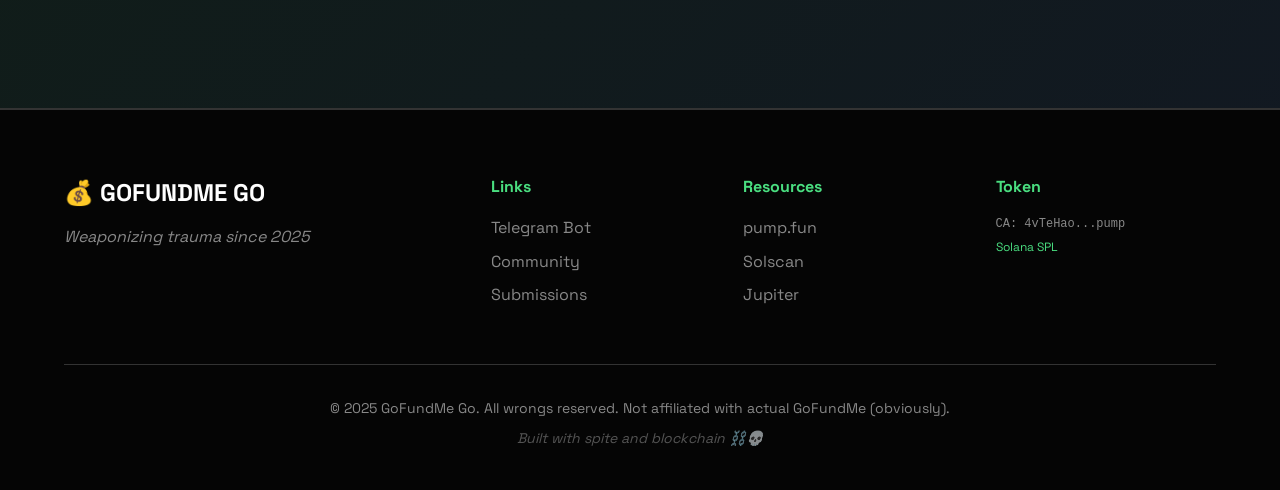
==== commit ca65a58b: "Add FUND token CA display with copy function at top of website" ====
--- a/index.html
+++ b/index.html
@@ -32,6 +32,12 @@
                 It's basically charity, but make it <span class="italic">degenerate</span>.
             </p>
             
+            <div class="token-ca-box">
+                <div class="ca-label">$FUND Token Contract Address</div>
+                <div class="ca-value">CMuvfwFRM8W6vLSYYy2dF2jkc8zvjGF6pTkkyXEmpump</div>
+                <button class="ca-copy-btn" onclick="copyCA()">📋 Copy CA</button>
+            </div>
+            
             <div class="cta-buttons">
                 <a href="https://t.me/gofundmetoken" class="btn btn-primary" target="_blank">
                     <span class="btn-icon">💬</span>
--- a/styles.css
+++ b/styles.css
@@ -111,10 +111,58 @@
 .hero-subtitle {
     font-size: 20px;
     color: var(--text-muted);
+    margin-bottom: 32px;
+    max-width: 700px;
+    margin-left: auto;
+    margin-right: auto;
+}
+
+.token-ca-box {
+    background: rgba(74, 222, 128, 0.1);
+    border: 2px solid var(--primary);
+    border-radius: 12px;
+    padding: 24px;
     margin-bottom: 48px;
     max-width: 700px;
     margin-left: auto;
     margin-right: auto;
+}
+
+.ca-label {
+    font-size: 14px;
+    color: var(--primary);
+    font-weight: 600;
+    margin-bottom: 12px;
+    text-transform: uppercase;
+    letter-spacing: 1px;
+}
+
+.ca-value {
+    font-family: monospace;
+    font-size: 16px;
+    color: var(--text);
+    background: rgba(0, 0, 0, 0.3);
+    padding: 12px;
+    border-radius: 8px;
+    word-break: break-all;
+    margin-bottom: 12px;
+}
+
+.ca-copy-btn {
+    background: var(--primary);
+    color: var(--dark);
+    border: none;
+    padding: 10px 20px;
+    border-radius: 8px;
+    font-size: 14px;
+    font-weight: 600;
+    cursor: pointer;
+    transition: all 0.3s ease;
+}
+
+.ca-copy-btn:hover {
+    transform: translateY(-2px);
+    box-shadow: 0 4px 12px rgba(74, 222, 128, 0.4);
 }
 
 .italic {
